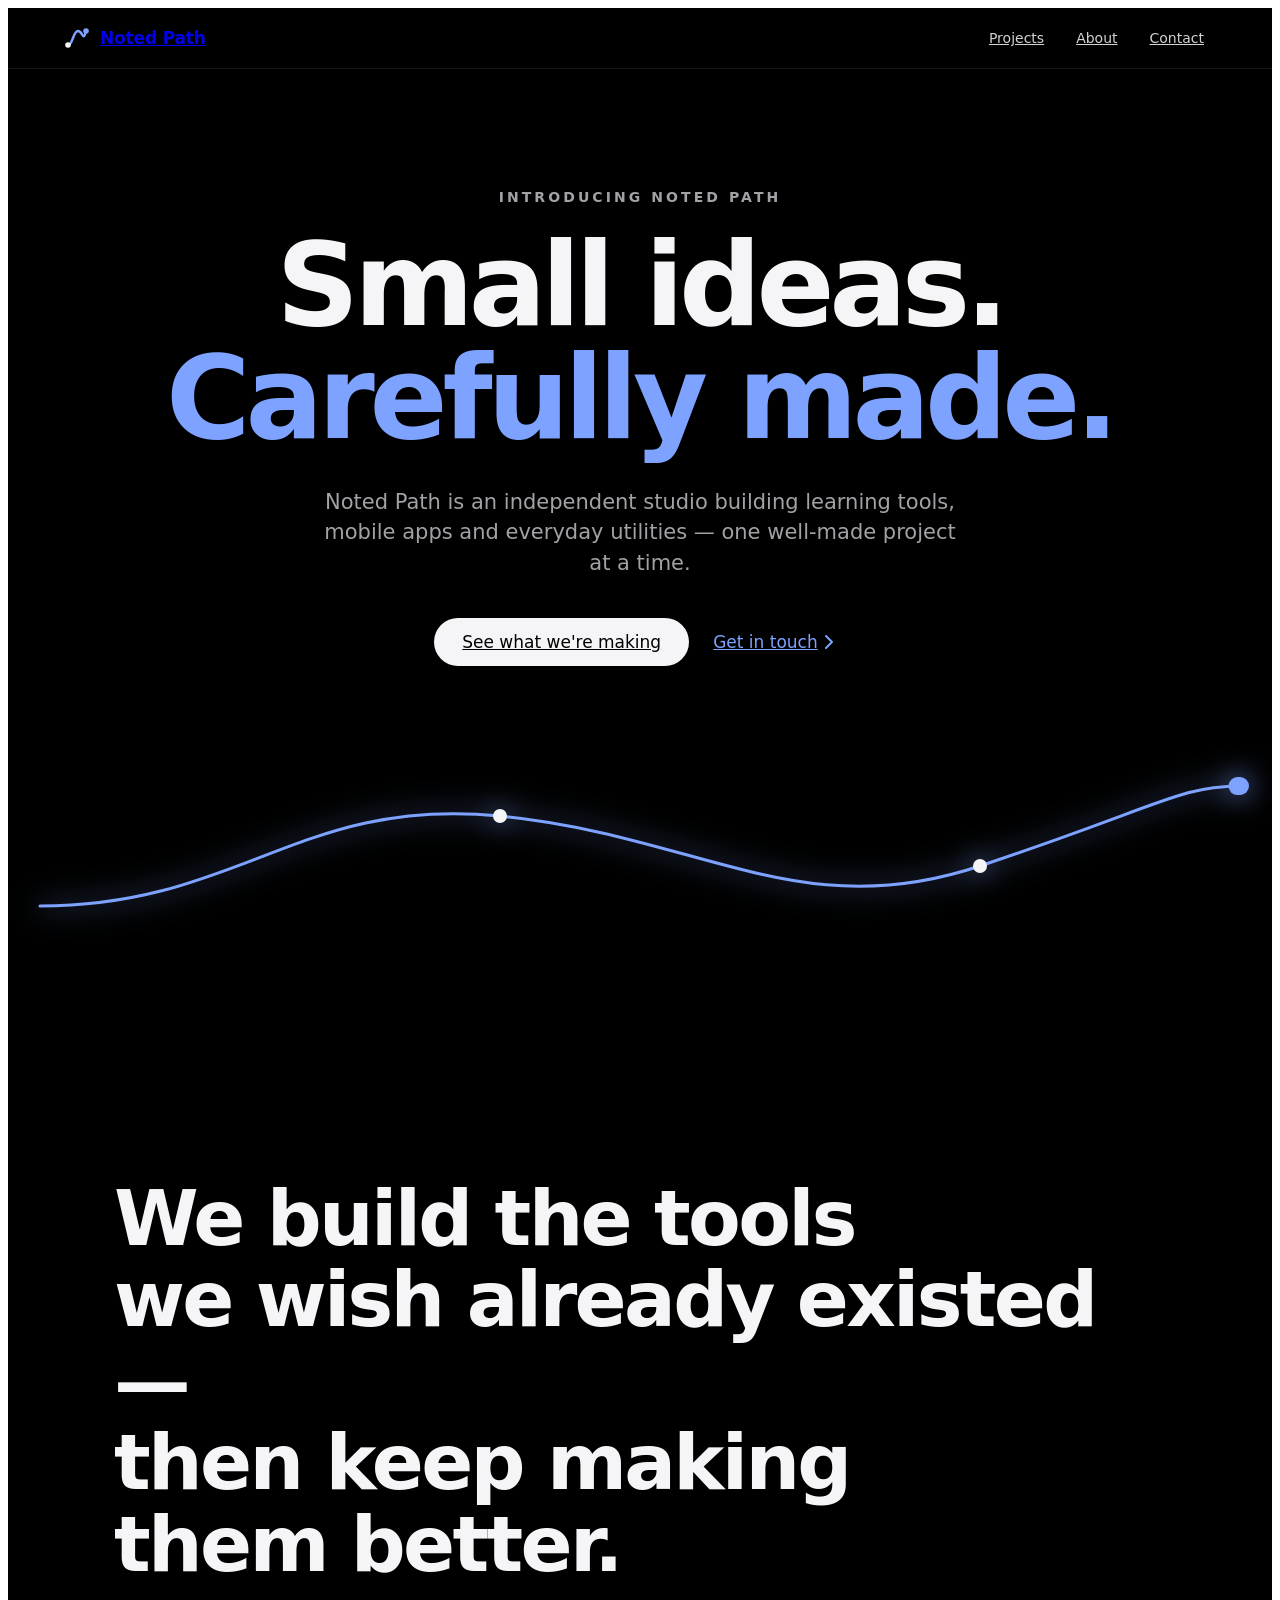
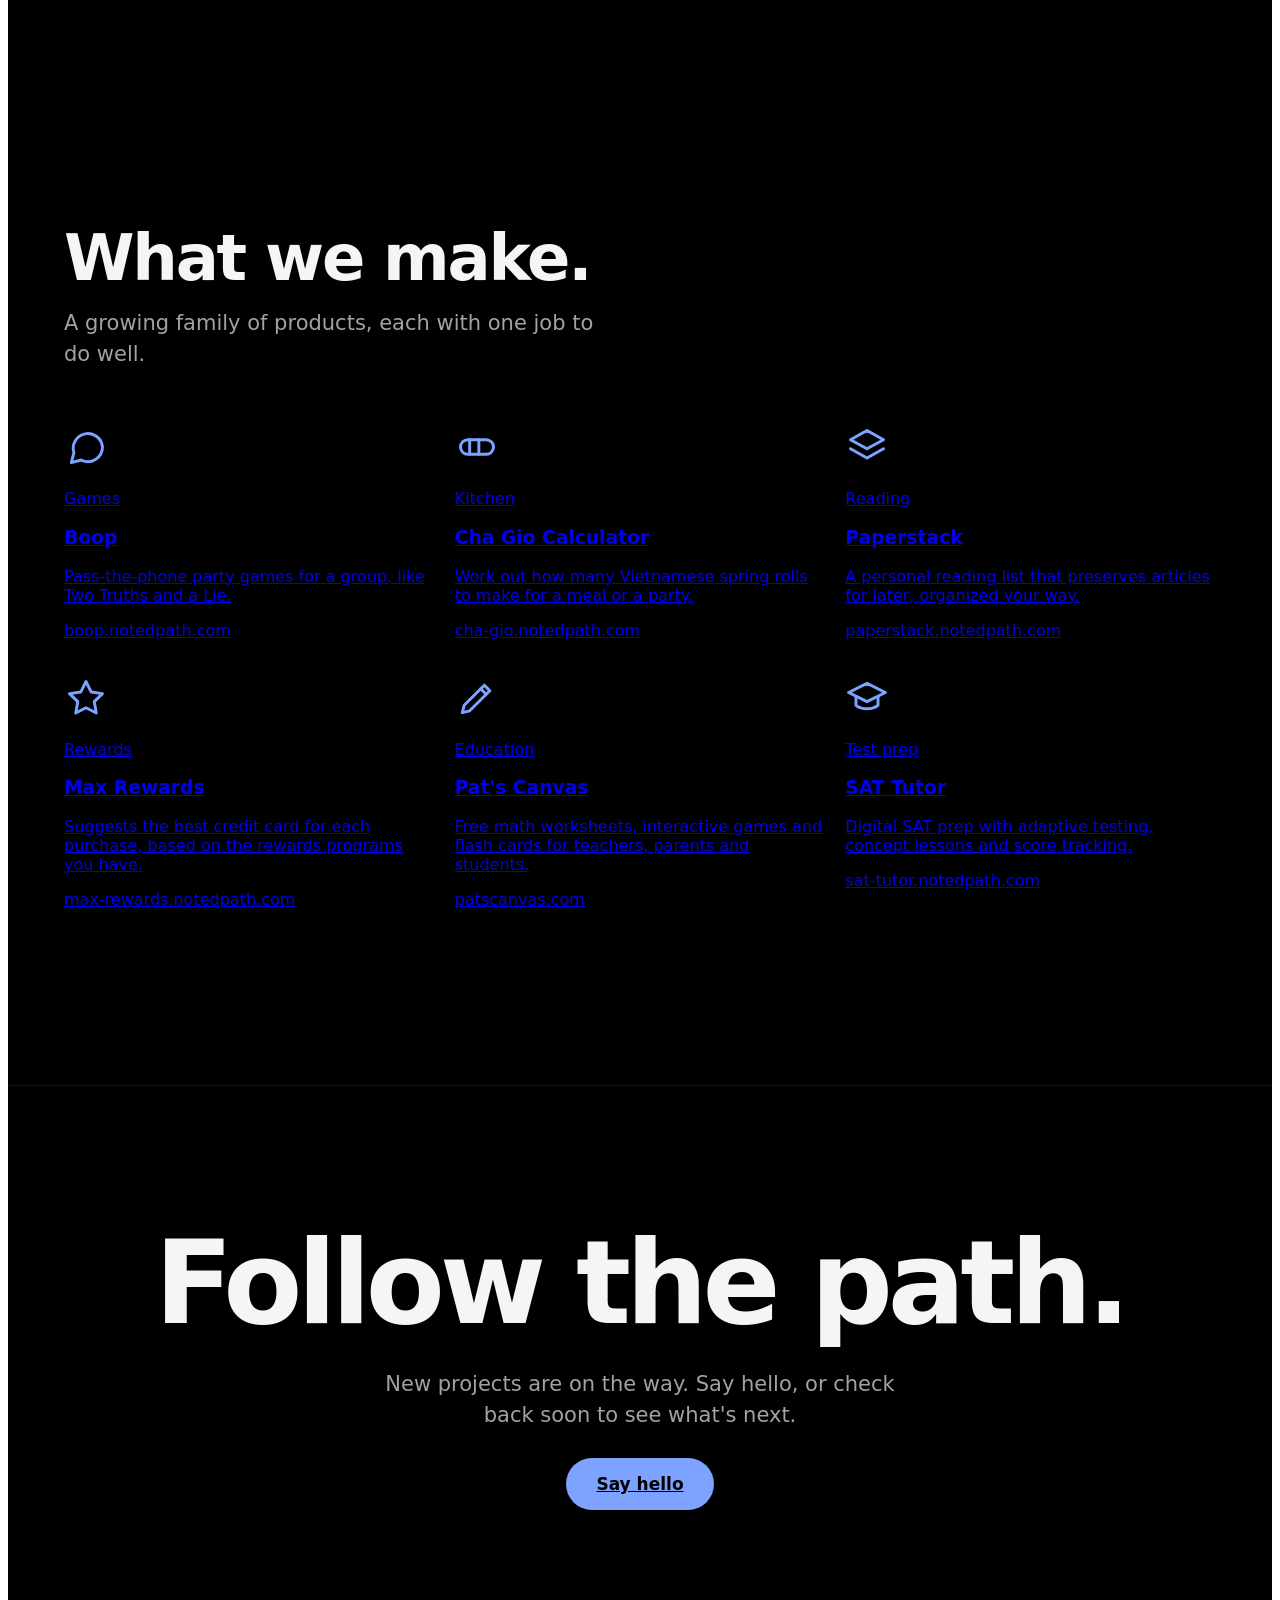
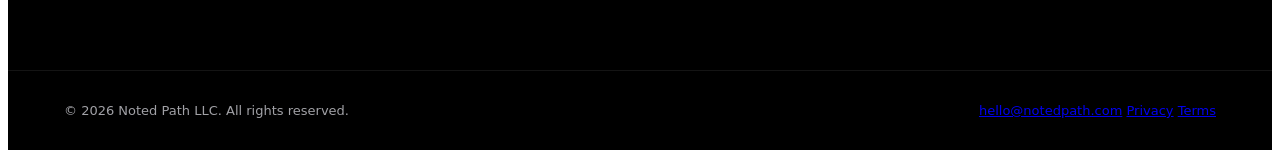
==== public/index.html @ bcc9a34b "Add the Noted Path website Static HTML and CSS in public/, with no JavaScript and no third-party req" ====
<!doctype html>
<html lang="en">
<head>
<meta charset="utf-8">
<meta name="viewport" content="width=device-width, initial-scale=1">
<title>Noted Path — Small ideas. Carefully made.</title>
<meta name="description" content="Noted Path is an independent studio building learning tools, mobile apps and everyday utilities, one well-made project at a time.">
<link rel="canonical" href="https://notedpath.com/">
<meta name="theme-color" content="#000000">
<meta property="og:type" content="website">
<meta property="og:site_name" content="Noted Path">
<meta property="og:title" content="Noted Path — Small ideas. Carefully made.">
<meta property="og:description" content="Noted Path is an independent studio building learning tools, mobile apps and everyday utilities, one well-made project at a time.">
<meta property="og:url" content="https://notedpath.com/">
<meta property="og:image" content="https://notedpath.com/og-image.png">
<meta property="og:image:width" content="1200">
<meta property="og:image:height" content="630">
<meta property="og:image:alt" content="Noted Path: Small ideas. Carefully made.">
<meta name="twitter:card" content="summary_large_image">
<link rel="icon" href="/favicon.ico" sizes="48x48">
<link rel="icon" href="/favicon-32.png" type="image/png" sizes="32x32">
<link rel="apple-touch-icon" href="/apple-touch-icon.png">
<link rel="manifest" href="/site.webmanifest">
<link rel="preload" href="/fonts/inter-latin-wght-normal.woff2" as="font" type="font/woff2" crossorigin>
<link rel="stylesheet" href="/styles.css">
<script type="application/ld+json">{"@context":"https://schema.org","@graph":[{"@type":"Organization","@id":"https://notedpath.com/#organization","name":"Noted Path","legalName":"Noted Path LLC","url":"https://notedpath.com/","logo":"https://notedpath.com/icon-512.png","email":"hello@notedpath.com"},{"@type":"WebSite","@id":"https://notedpath.com/#website","name":"Noted Path","url":"https://notedpath.com/","publisher":{"@id":"https://notedpath.com/#organization"}}]}</script>
</head>
<body>
<div class="np-anim" style="background: #000000; color: #F5F5F7; font-family: 'Inter', system-ui, sans-serif; -webkit-font-smoothing: antialiased; overflow-x: hidden">

<header style="position: sticky; top: 0; z-index: 10; background: rgba(0,0,0,0.72); backdrop-filter: saturate(180%) blur(20px); -webkit-backdrop-filter: saturate(180%) blur(20px); border-bottom: 1px solid rgba(255,255,255,0.08)">
<nav aria-label="Primary" style="max-width: 1200px; margin: 0 auto; padding: 8px 24px; min-height: 56px; box-sizing: border-box; display: flex; align-items: center; justify-content: space-between; gap: 16px; flex-wrap: wrap">
<a href="#top" style="display: flex; align-items: center; gap: 10px; font-weight: 600; font-size: 17px; letter-spacing: -0.01em; min-height: 44px">
<svg aria-hidden="true" width="26" height="26" viewBox="0 0 26 26" fill="none"><path d="M4 20 C 9 20, 9 6, 14 6 S 19 18, 22 6" stroke="#7DA2FF" stroke-width="2.4" stroke-linecap="round"></path><circle cx="4" cy="20" r="2.8" fill="#F5F5F7"></circle><circle cx="22" cy="6" r="2.8" fill="#7DA2FF"></circle></svg>
<span>Noted Path</span>
</a>
<div style="display: flex; gap: 8px; font-size: 14px; flex-wrap: wrap">
<a href="#work" style="padding: 12px 12px; color: #D2D2D7">Projects</a>
<a href="#about" style="padding: 12px 12px; color: #D2D2D7">About</a>
<a href="#contact" style="padding: 12px 12px; color: #D2D2D7">Contact</a>
</div>
</nav>
</header>

<section id="top" style="position: relative; min-height: 880px; display: flex; flex-direction: column; align-items: center; justify-content: center; text-align: center; padding: 120px 24px 72px; box-sizing: border-box">
<p class="rise" style="margin: 0 0 24px; font-size: 14px; font-weight: 600; letter-spacing: 0.22em; text-transform: uppercase; color: #A1A1A6">Introducing Noted Path</p>
<h1 style="margin: 0; font-size: clamp(56px, 9vw, 136px); line-height: 0.98; letter-spacing: -0.045em; font-weight: 700; color: #F5F5F7">
<span class="rise d1" style="display: block">Small ideas.</span>
<span class="rise d2" style="display: block; color: #7DA2FF">Carefully made.</span>
</h1>
<p class="rise d3" style="max-width: 640px; margin: 32px auto 0; font-size: 21px; line-height: 1.45; color: #A1A1A6">Noted Path is an independent studio building learning tools, mobile apps and everyday utilities — one well-made project at a time.</p>
<div class="rise d4" style="display: flex; gap: 12px; margin-top: 40px; flex-wrap: wrap; justify-content: center; align-items: center">
<a href="#work" style="background: #F5F5F7; color: #000000; padding: 0 28px; border-radius: 999px; font-size: 17px; font-weight: 500; min-height: 48px; display: inline-flex; align-items: center">See what we're making</a>
<a href="#contact" style="color: #7DA2FF; padding: 0 12px; font-size: 17px; min-height: 48px; display: inline-flex; align-items: center; gap: 6px">Get in touch
<svg aria-hidden="true" width="10" height="16" viewBox="0 0 10 16" fill="none"><path d="M2 2l6 6-6 6" stroke="currentColor" stroke-width="2" stroke-linecap="round" stroke-linejoin="round"></path></svg>
</a>
</div>
<svg aria-hidden="true" viewBox="0 0 1200 200" fill="none" style="width: 100%; max-width: 1200px; height: auto; margin-top: 80px; overflow: visible; filter: drop-shadow(0 0 14px #7DA2FF)">
<path class="draw" pathLength="1" d="M0 160 C 200 160, 260 50, 460 70 S 760 180, 940 120 S 1140 40, 1200 40" stroke="#7DA2FF" stroke-width="3" stroke-linecap="round"></path>
<circle class="pop pop1" cx="460" cy="70" r="7" fill="#F5F5F7"></circle>
<circle class="pop pop2" cx="940" cy="120" r="7" fill="#F5F5F7"></circle>
<circle class="dot-moving" r="9" fill="#7DA2FF" cx="0" cy="0"><animateMotion dur="2.8s" begin="0.9s" fill="freeze" calcMode="spline" keyPoints="0;1" keyTimes="0;1" keySplines="0.65 0 0.35 1" path="M0 160 C 200 160, 260 50, 460 70 S 760 180, 940 120 S 1140 40, 1200 40"></animateMotion></circle>
<circle class="dot-still" r="9" fill="#7DA2FF" cx="1200" cy="40"></circle>
</svg>
</section>

<section id="about" style="max-width: 1100px; margin: 0 auto; padding: 160px 24px; box-sizing: border-box">
<p style="margin: 0; font-size: clamp(40px, 6vw, 84px); line-height: 1.06; letter-spacing: -0.035em; font-weight: 700; color: #F5F5F7">
<span class="light" style="display: block">We build the tools</span>
<span class="light" style="display: block">we wish already existed —</span>
<span class="light" style="display: block">then keep making</span>
<span class="light" style="display: block">them better.</span>
</p>
</section>

<section id="work" style="max-width: 1200px; margin: 0 auto; padding: 80px 24px 160px; box-sizing: border-box">
<div class="sv" style="display: flex; flex-direction: column; gap: 16px; margin-bottom: 56px">
<h2 style="margin: 0; font-size: clamp(40px, 5vw, 64px); letter-spacing: -0.035em; font-weight: 700; line-height: 1.05">What we make.</h2>
<p style="margin: 0; font-size: 21px; line-height: 1.45; color: #A1A1A6; max-width: 560px">A growing family of products, each with one job to do well.</p>
</div>
<div style="display: grid; grid-template-columns: repeat(auto-fit, minmax(280px, 1fr)); gap: 20px">
<a class="card sv" href="https://boop.notedpath.com">
<svg aria-hidden="true" width="44" height="44" viewBox="0 0 24 24" fill="none" stroke="#7DA2FF" stroke-width="1.6" stroke-linecap="round" stroke-linejoin="round"><path d="M21 12a8 8 0 0 1-11.6 7.1L4 20.5l1.4-5.4A8 8 0 1 1 21 12z"></path></svg>
<div class="card-body">
<p class="card-kind">Games</p>
<h3 class="card-name">Boop</h3>
<p class="card-text">Pass-the-phone party games for a group, like Two Truths and a Lie.</p>
<p class="card-host">boop.notedpath.com</p>
</div>
</a>
<a class="card sv" href="https://cha-gio.notedpath.com">
<svg aria-hidden="true" width="44" height="44" viewBox="0 0 24 24" fill="none" stroke="#7DA2FF" stroke-width="1.6" stroke-linecap="round" stroke-linejoin="round"><rect x="3" y="8" width="18" height="8" rx="4"></rect><path d="M8 8v8M13 8v8"></path></svg>
<div class="card-body">
<p class="card-kind">Kitchen</p>
<h3 class="card-name">Cha Gio Calculator</h3>
<p class="card-text">Work out how many Vietnamese spring rolls to make for a meal or a party.</p>
<p class="card-host">cha-gio.notedpath.com</p>
</div>
</a>
<a class="card sv" href="https://paperstack.notedpath.com">
<svg aria-hidden="true" width="44" height="44" viewBox="0 0 24 24" fill="none" stroke="#7DA2FF" stroke-width="1.6" stroke-linecap="round" stroke-linejoin="round"><path d="M12 3l9 5-9 5-9-5z"></path><path d="M3 13l9 5 9-5"></path></svg>
<div class="card-body">
<p class="card-kind">Reading</p>
<h3 class="card-name">Paperstack</h3>
<p class="card-text">A personal reading list that preserves articles for later, organized your way.</p>
<p class="card-host">paperstack.notedpath.com</p>
</div>
</a>
<a class="card sv" href="https://max-rewards.notedpath.com">
<svg aria-hidden="true" width="44" height="44" viewBox="0 0 24 24" fill="none" stroke="#7DA2FF" stroke-width="1.6" stroke-linecap="round" stroke-linejoin="round"><path d="M12 3l2.8 5.7 6.2.9-4.5 4.4 1.1 6.2L12 17.3l-5.6 2.9 1.1-6.2L3 9.6l6.2-.9z"></path></svg>
<div class="card-body">
<p class="card-kind">Rewards</p>
<h3 class="card-name">Max Rewards</h3>
<p class="card-text">Suggests the best credit card for each purchase, based on the rewards programs you have.</p>
<p class="card-host">max-rewards.notedpath.com</p>
</div>
</a>
<a class="card sv" href="https://patscanvas.com">
<svg aria-hidden="true" width="44" height="44" viewBox="0 0 24 24" fill="none" stroke="#7DA2FF" stroke-width="1.6" stroke-linecap="round" stroke-linejoin="round"><path d="M4 20l1-4L16 5l3 3L8 19z"></path><path d="M14 7l3 3"></path></svg>
<div class="card-body">
<p class="card-kind">Education</p>
<h3 class="card-name">Pat's Canvas</h3>
<p class="card-text">Free math worksheets, interactive games and flash cards for teachers, parents and students.</p>
<p class="card-host">patscanvas.com</p>
</div>
</a>
<a class="card sv" href="https://sat-tutor.notedpath.com">
<svg aria-hidden="true" width="44" height="44" viewBox="0 0 24 24" fill="none" stroke="#7DA2FF" stroke-width="1.6" stroke-linecap="round" stroke-linejoin="round"><path d="M2 9l10-5 10 5-10 5z"></path><path d="M6 11.5V16c3 2.5 9 2.5 12 0v-4.5"></path></svg>
<div class="card-body">
<p class="card-kind">Test prep</p>
<h3 class="card-name">SAT Tutor</h3>
<p class="card-text">Digital SAT prep with adaptive testing, concept lessons and score tracking.</p>
<p class="card-host">sat-tutor.notedpath.com</p>
</div>
</a>
</div>
</section>

<section id="contact" style="padding: 140px 24px 160px; text-align: center; border-top: 1px solid rgba(255,255,255,0.08); display: flex; flex-direction: column; align-items: center; gap: 28px">
<h2 class="zoom" style="margin: 0; font-size: clamp(56px, 9vw, 128px); line-height: 1; letter-spacing: -0.045em; font-weight: 800">Follow the path.</h2>
<p class="sv" style="margin: 0; max-width: 520px; font-size: 21px; line-height: 1.45; color: #A1A1A6">New projects are on the way. Say hello, or check back soon to see what's next.</p>
<a class="sv" href="mailto:hello@notedpath.com" style="background: #7DA2FF; color: #000000; padding: 0 30px; border-radius: 999px; font-size: 17px; font-weight: 600; min-height: 52px; display: inline-flex; align-items: center">Say hello</a>
</section>

<footer style="border-top: 1px solid rgba(255,255,255,0.08)">
<div style="max-width: 1200px; margin: 0 auto; padding: 32px 24px; box-sizing: border-box; display: flex; justify-content: space-between; align-items: center; gap: 16px; flex-wrap: wrap; font-size: 13px; color: #A1A1A6">
<span>© 2026 Noted Path LLC. All rights reserved.</span>
<nav aria-label="Footer" class="site-footer-links">
<a href="mailto:hello@notedpath.com">hello@notedpath.com</a>
<a href="/privacy/">Privacy</a>
<a href="/terms/">Terms</a>
</nav>
</div>
</footer>

</div>
</body>
</html>
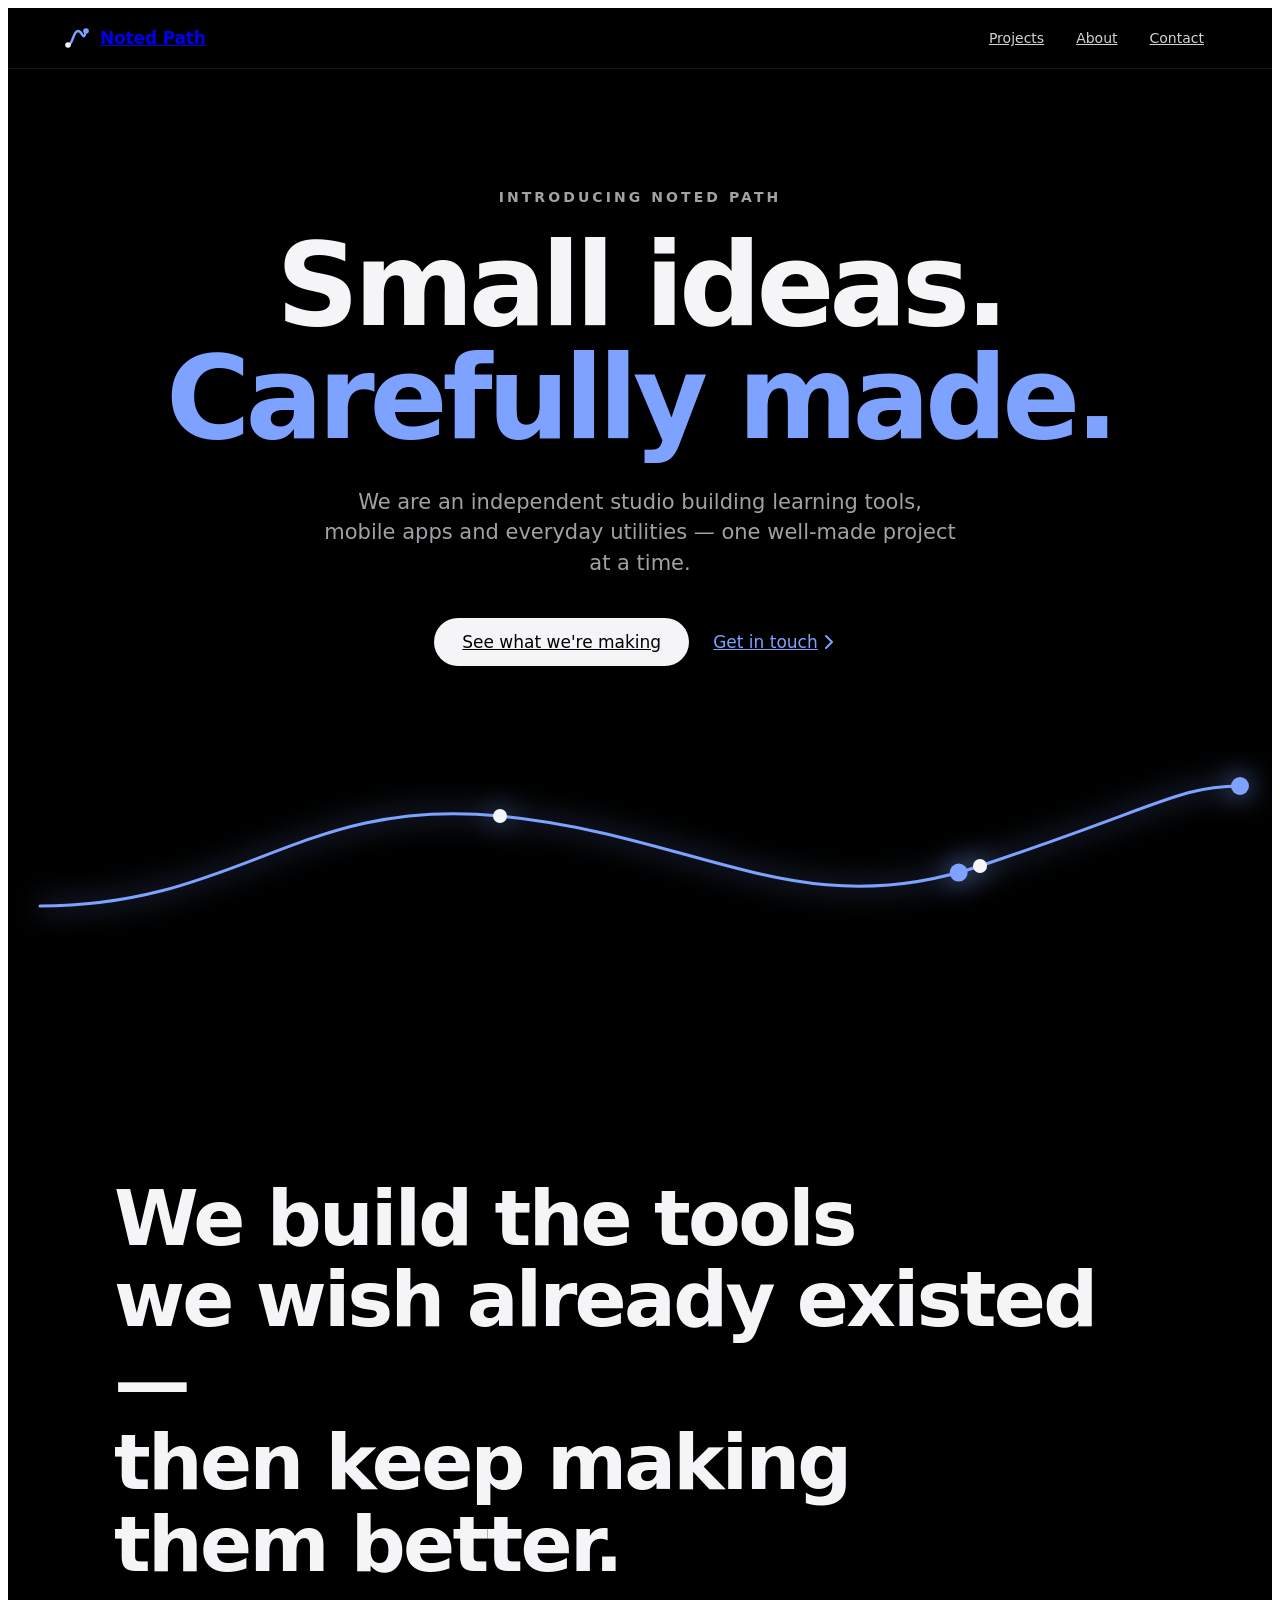
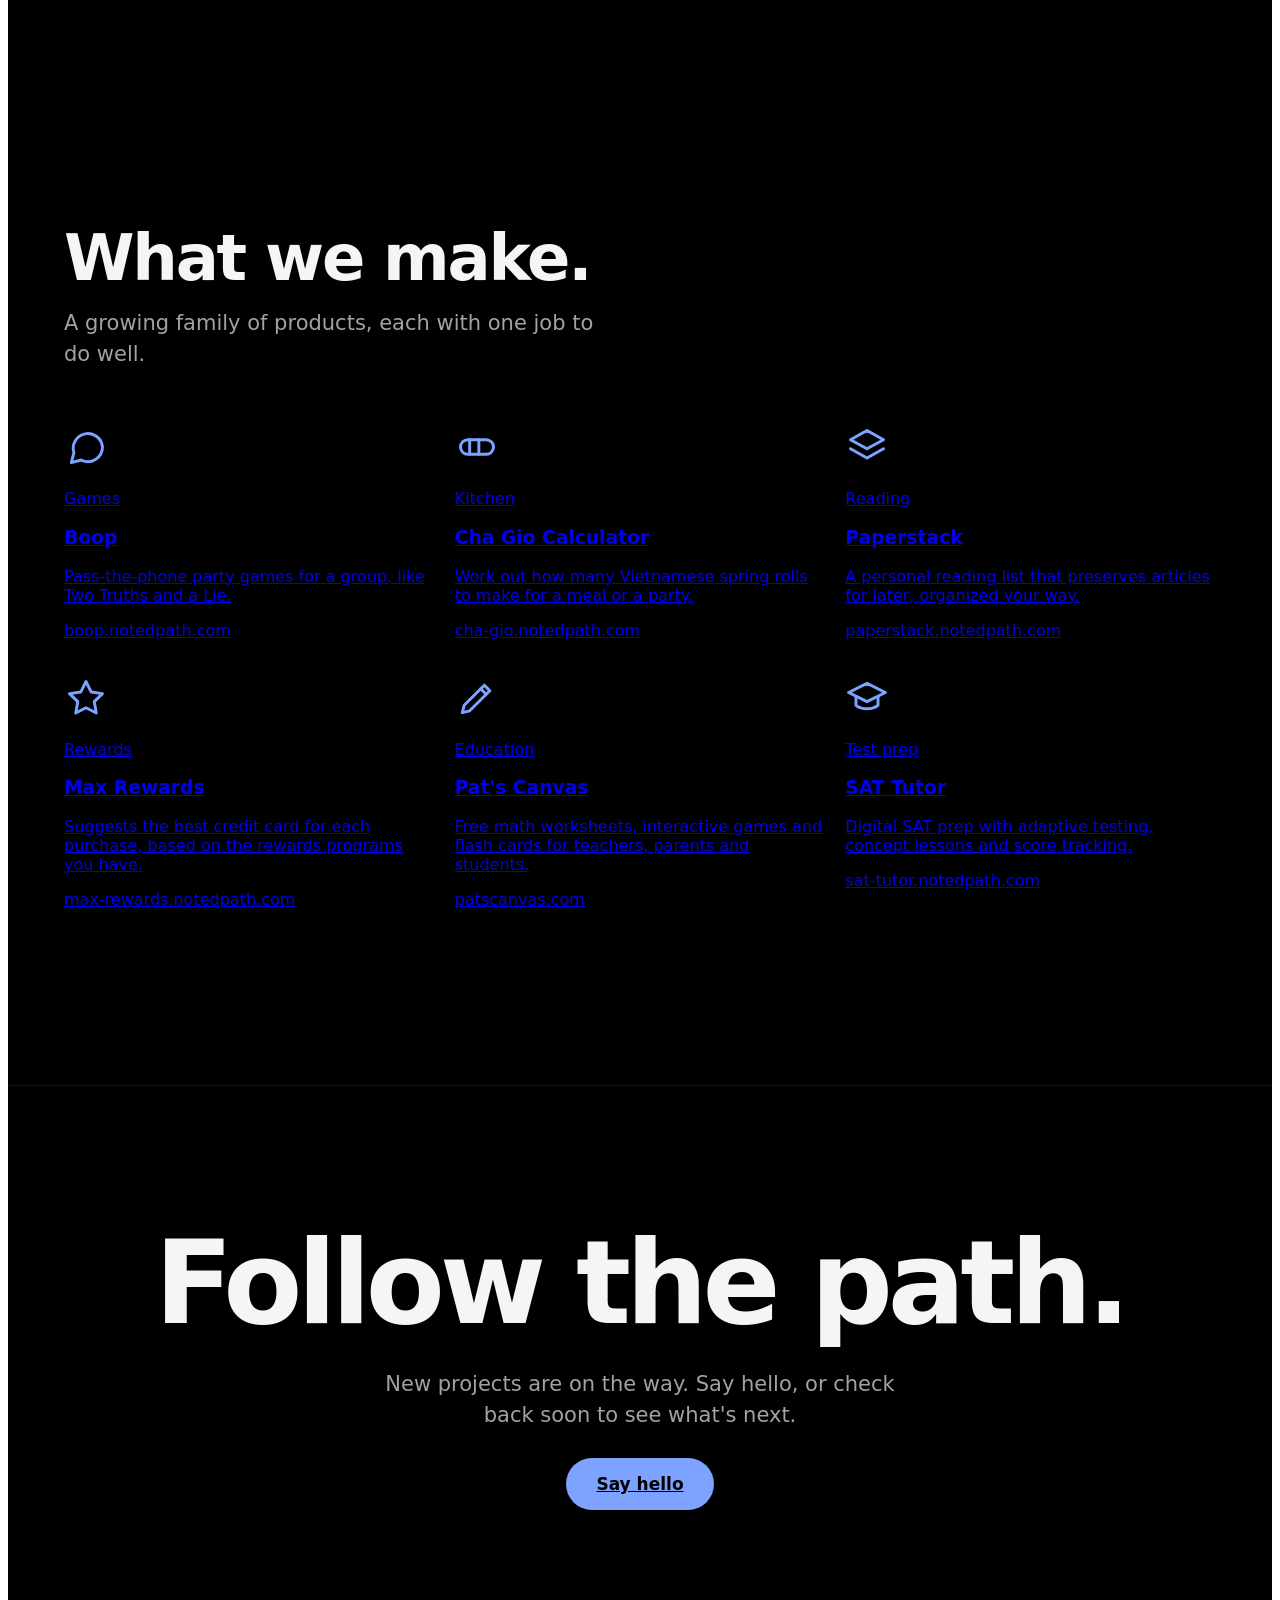
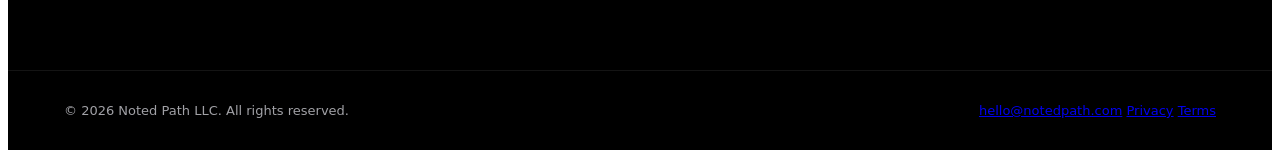
==== commit 0a88ba6a: "Build the icons from the nav logo The favicon and app icons were a stock arrow mark that had nothing" ====
--- a/public/index.html
+++ b/public/index.html
@@ -19,6 +19,7 @@
 <meta name="twitter:card" content="summary_large_image">
 <link rel="icon" href="/favicon.ico" sizes="48x48">
 <link rel="icon" href="/favicon-32.png" type="image/png" sizes="32x32">
+<link rel="icon" href="/icon.svg" type="image/svg+xml">
 <link rel="apple-touch-icon" href="/apple-touch-icon.png">
 <link rel="manifest" href="/site.webmanifest">
 <link rel="preload" href="/fonts/inter-latin-wght-normal.woff2" as="font" type="font/woff2" crossorigin>
@@ -48,7 +49,7 @@
 <span class="rise d1" style="display: block">Small ideas.</span>
 <span class="rise d2" style="display: block; color: #7DA2FF">Carefully made.</span>
 </h1>
-<p class="rise d3" style="max-width: 640px; margin: 32px auto 0; font-size: 21px; line-height: 1.45; color: #A1A1A6">Noted Path is an independent studio building learning tools, mobile apps and everyday utilities — one well-made project at a time.</p>
+<p class="rise d3" style="max-width: 640px; margin: 32px auto 0; font-size: 21px; line-height: 1.45; color: #A1A1A6">We are an independent studio building learning tools, mobile apps and everyday utilities — one well-made project at a time.</p>
 <div class="rise d4" style="display: flex; gap: 12px; margin-top: 40px; flex-wrap: wrap; justify-content: center; align-items: center">
 <a href="#work" style="background: #F5F5F7; color: #000000; padding: 0 28px; border-radius: 999px; font-size: 17px; font-weight: 500; min-height: 48px; display: inline-flex; align-items: center">See what we're making</a>
 <a href="#contact" style="color: #7DA2FF; padding: 0 12px; font-size: 17px; min-height: 48px; display: inline-flex; align-items: center; gap: 6px">Get in touch
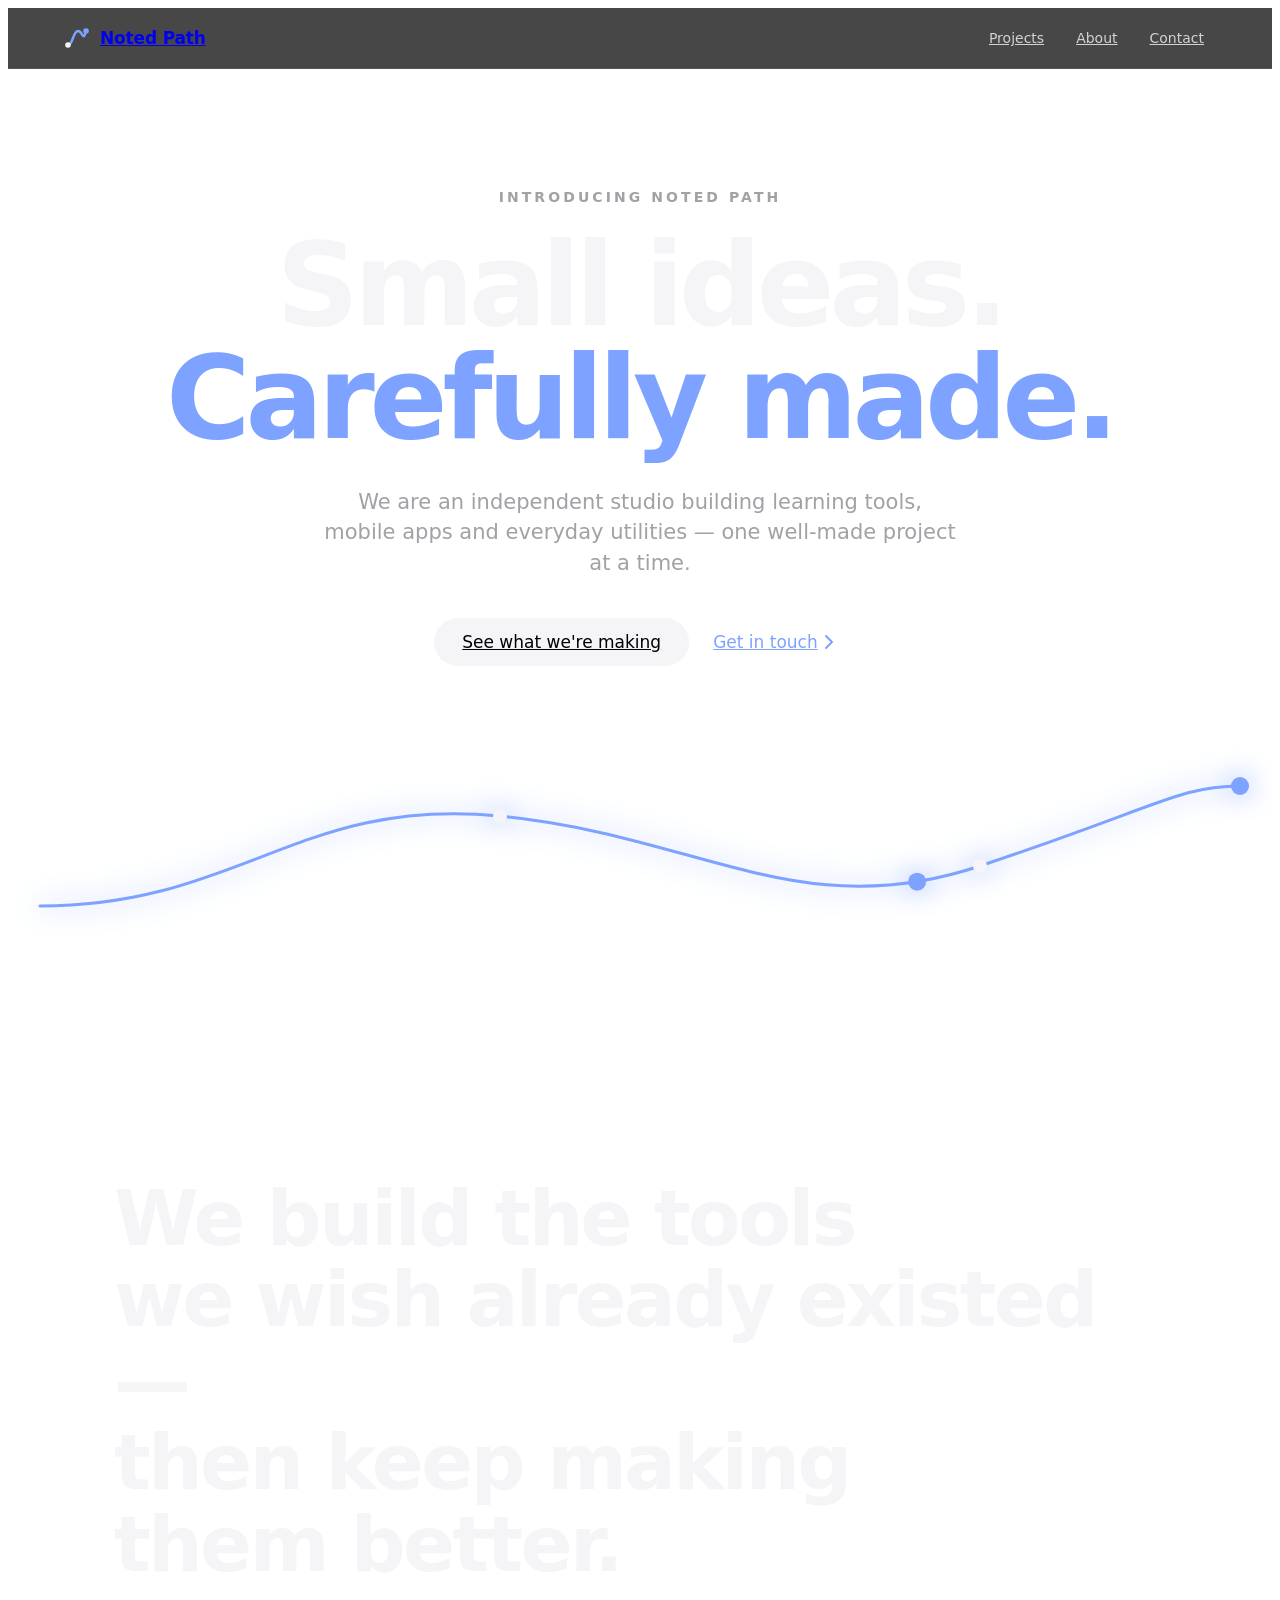
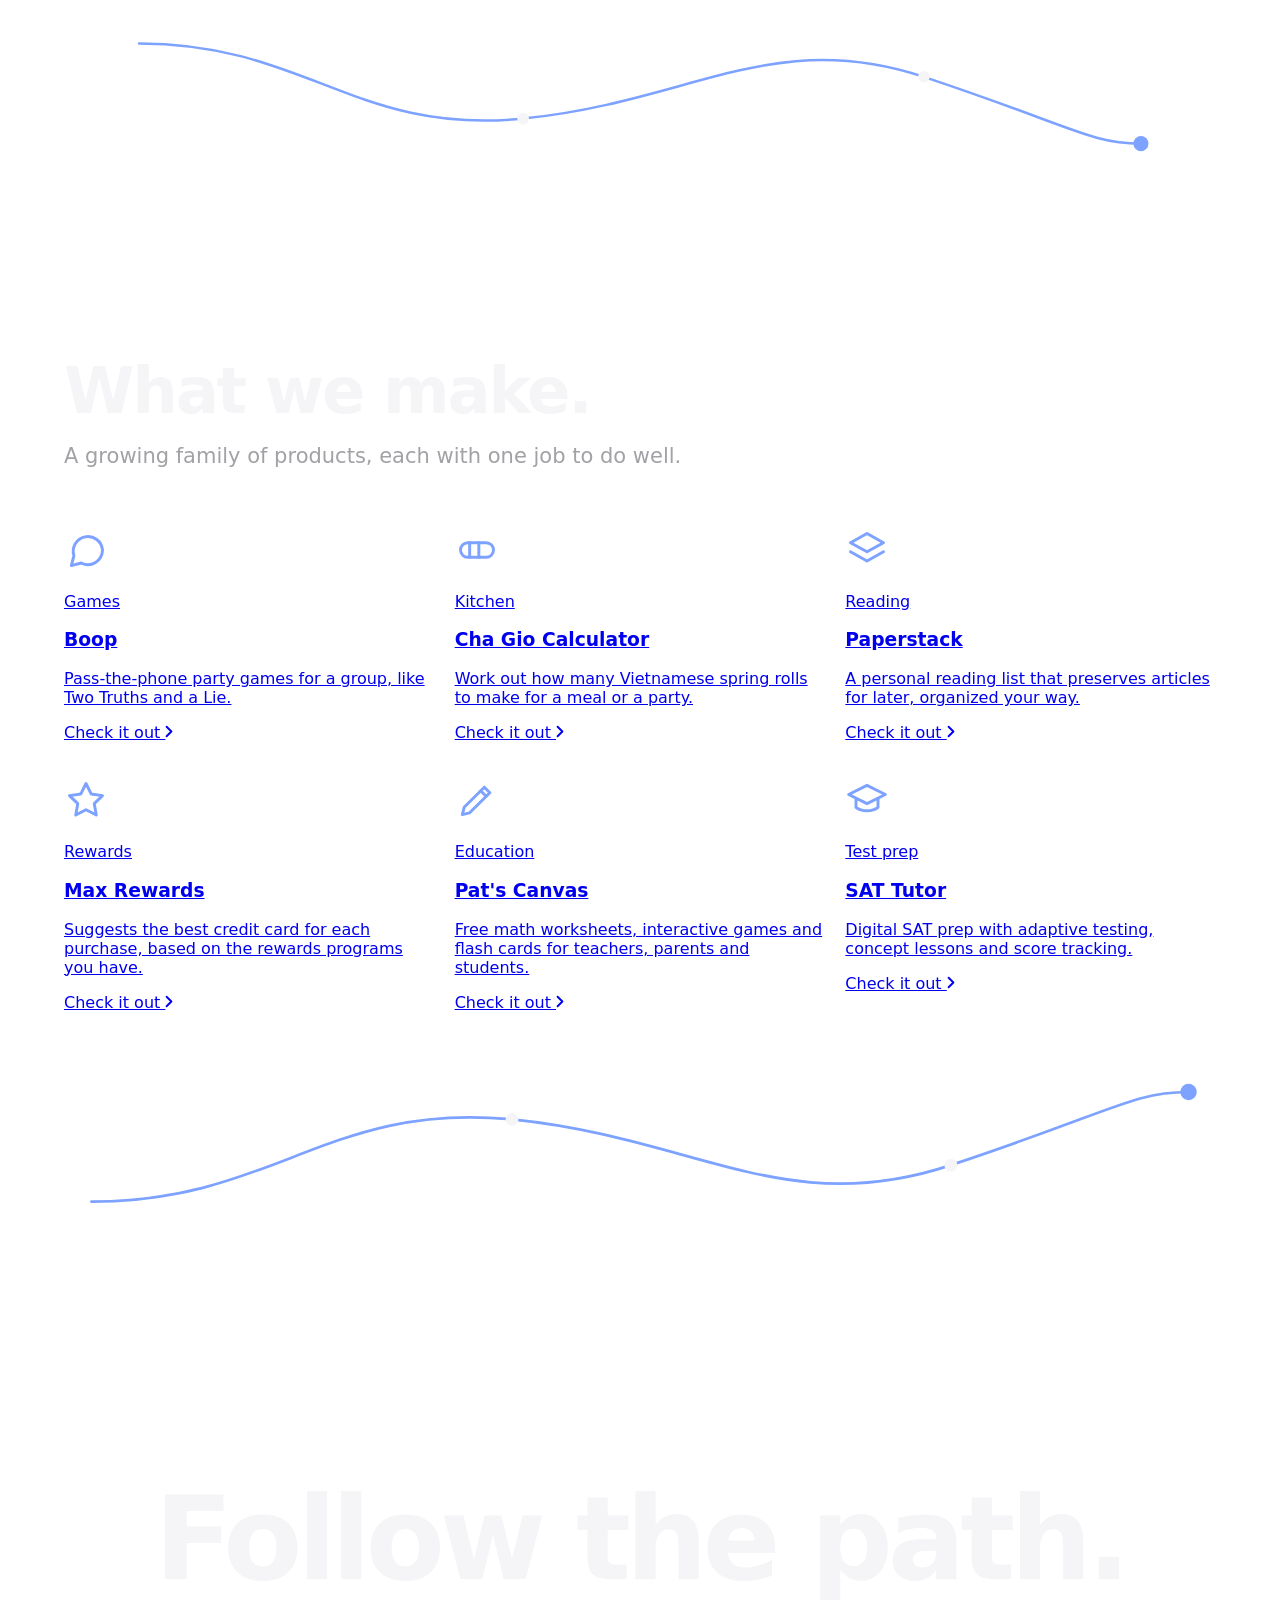
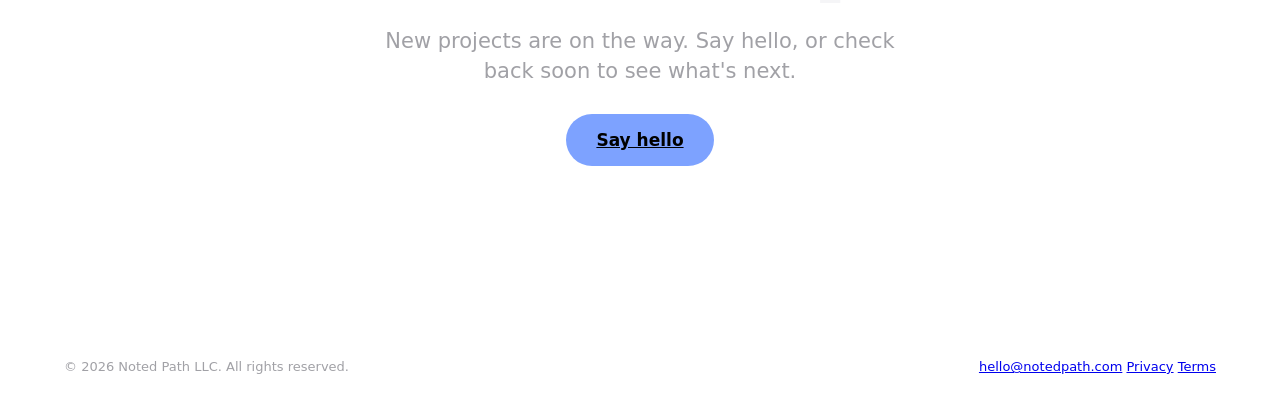
==== commit 38650824: "Animate the scroll artwork, and make it run everywhere Two more paths, drawn from the same curve as " ====
--- a/public/index.html
+++ b/public/index.html
@@ -24,10 +24,13 @@
 <link rel="manifest" href="/site.webmanifest">
 <link rel="preload" href="/fonts/inter-latin-wght-normal.woff2" as="font" type="font/woff2" crossorigin>
 <link rel="stylesheet" href="/styles.css">
+<script src="/motion.js" defer></script>
 <script type="application/ld+json">{"@context":"https://schema.org","@graph":[{"@type":"Organization","@id":"https://notedpath.com/#organization","name":"Noted Path","legalName":"Noted Path LLC","url":"https://notedpath.com/","logo":"https://notedpath.com/icon-512.png","email":"hello@notedpath.com"},{"@type":"WebSite","@id":"https://notedpath.com/#website","name":"Noted Path","url":"https://notedpath.com/","publisher":{"@id":"https://notedpath.com/#organization"}}]}</script>
 </head>
 <body>
-<div class="np-anim" style="background: #000000; color: #F5F5F7; font-family: 'Inter', system-ui, sans-serif; -webkit-font-smoothing: antialiased; overflow-x: hidden">
+<div class="np-anim" style="color: #F5F5F7; font-family: 'Inter', system-ui, sans-serif; -webkit-font-smoothing: antialiased; overflow-x: hidden">
+
+<div class="aurora" aria-hidden="true"><span class="glow g1"></span><span class="glow g2"></span></div>
 
 <header style="position: sticky; top: 0; z-index: 10; background: rgba(0,0,0,0.72); backdrop-filter: saturate(180%) blur(20px); -webkit-backdrop-filter: saturate(180%) blur(20px); border-bottom: 1px solid rgba(255,255,255,0.08)">
 <nav aria-label="Primary" style="max-width: 1200px; margin: 0 auto; padding: 8px 24px; min-height: 56px; box-sizing: border-box; display: flex; align-items: center; justify-content: space-between; gap: 16px; flex-wrap: wrap">
@@ -65,19 +68,29 @@
 </svg>
 </section>
 
-<section id="about" style="max-width: 1100px; margin: 0 auto; padding: 160px 24px; box-sizing: border-box">
+<section id="about" style="max-width: 1100px; margin: 0 auto; padding: 160px 24px 72px; box-sizing: border-box">
 <p style="margin: 0; font-size: clamp(40px, 6vw, 84px); line-height: 1.06; letter-spacing: -0.035em; font-weight: 700; color: #F5F5F7">
 <span class="light" style="display: block">We build the tools</span>
 <span class="light" style="display: block">we wish already existed —</span>
 <span class="light" style="display: block">then keep making</span>
 <span class="light" style="display: block">them better.</span>
 </p>
+<div class="path-link" aria-hidden="true">
+<svg aria-hidden="true" viewBox="-30 -30 1260 260" fill="none">
+<g transform="scale(1 -1) translate(0 -200)">
+<path d="M0 160 C 200 160, 260 50, 460 70 S 760 180, 940 120 S 1140 40, 1200 40" stroke="#7DA2FF" stroke-width="3" stroke-linecap="round"></path>
+<circle cx="460" cy="70" r="7" fill="#F5F5F7"></circle>
+<circle cx="940" cy="120" r="7" fill="#F5F5F7"></circle>
+<circle cx="1200" cy="40" r="9" fill="#7DA2FF"></circle>
+</g>
+</svg>
+</div>
 </section>
 
-<section id="work" style="max-width: 1200px; margin: 0 auto; padding: 80px 24px 160px; box-sizing: border-box">
+<section id="work" style="max-width: 1200px; margin: 0 auto; padding: 80px 24px 72px; box-sizing: border-box">
 <div class="sv" style="display: flex; flex-direction: column; gap: 16px; margin-bottom: 56px">
 <h2 style="margin: 0; font-size: clamp(40px, 5vw, 64px); letter-spacing: -0.035em; font-weight: 700; line-height: 1.05">What we make.</h2>
-<p style="margin: 0; font-size: 21px; line-height: 1.45; color: #A1A1A6; max-width: 560px">A growing family of products, each with one job to do well.</p>
+<p style="margin: 0; font-size: 21px; line-height: 1.45; color: #A1A1A6; max-width: 640px">A growing family of products, each with one job to do well.</p>
 </div>
 <div style="display: grid; grid-template-columns: repeat(auto-fit, minmax(280px, 1fr)); gap: 20px">
 <a class="card sv" href="https://boop.notedpath.com">
@@ -86,8 +99,10 @@
 <p class="card-kind">Games</p>
 <h3 class="card-name">Boop</h3>
 <p class="card-text">Pass-the-phone party games for a group, like Two Truths and a Lie.</p>
-<p class="card-host">boop.notedpath.com</p>
 </div>
+<p class="card-cta">Check it out
+<svg aria-hidden="true" width="8" height="13" viewBox="0 0 10 16" fill="none"><path d="M2 2l6 6-6 6" stroke="currentColor" stroke-width="2.4" stroke-linecap="round" stroke-linejoin="round"></path></svg>
+</p>
 </a>
 <a class="card sv" href="https://cha-gio.notedpath.com">
 <svg aria-hidden="true" width="44" height="44" viewBox="0 0 24 24" fill="none" stroke="#7DA2FF" stroke-width="1.6" stroke-linecap="round" stroke-linejoin="round"><rect x="3" y="8" width="18" height="8" rx="4"></rect><path d="M8 8v8M13 8v8"></path></svg>
@@ -95,8 +110,10 @@
 <p class="card-kind">Kitchen</p>
 <h3 class="card-name">Cha Gio Calculator</h3>
 <p class="card-text">Work out how many Vietnamese spring rolls to make for a meal or a party.</p>
-<p class="card-host">cha-gio.notedpath.com</p>
 </div>
+<p class="card-cta">Check it out
+<svg aria-hidden="true" width="8" height="13" viewBox="0 0 10 16" fill="none"><path d="M2 2l6 6-6 6" stroke="currentColor" stroke-width="2.4" stroke-linecap="round" stroke-linejoin="round"></path></svg>
+</p>
 </a>
 <a class="card sv" href="https://paperstack.notedpath.com">
 <svg aria-hidden="true" width="44" height="44" viewBox="0 0 24 24" fill="none" stroke="#7DA2FF" stroke-width="1.6" stroke-linecap="round" stroke-linejoin="round"><path d="M12 3l9 5-9 5-9-5z"></path><path d="M3 13l9 5 9-5"></path></svg>
@@ -104,8 +121,10 @@
 <p class="card-kind">Reading</p>
 <h3 class="card-name">Paperstack</h3>
 <p class="card-text">A personal reading list that preserves articles for later, organized your way.</p>
-<p class="card-host">paperstack.notedpath.com</p>
 </div>
+<p class="card-cta">Check it out
+<svg aria-hidden="true" width="8" height="13" viewBox="0 0 10 16" fill="none"><path d="M2 2l6 6-6 6" stroke="currentColor" stroke-width="2.4" stroke-linecap="round" stroke-linejoin="round"></path></svg>
+</p>
 </a>
 <a class="card sv" href="https://max-rewards.notedpath.com">
 <svg aria-hidden="true" width="44" height="44" viewBox="0 0 24 24" fill="none" stroke="#7DA2FF" stroke-width="1.6" stroke-linecap="round" stroke-linejoin="round"><path d="M12 3l2.8 5.7 6.2.9-4.5 4.4 1.1 6.2L12 17.3l-5.6 2.9 1.1-6.2L3 9.6l6.2-.9z"></path></svg>
@@ -113,8 +132,10 @@
 <p class="card-kind">Rewards</p>
 <h3 class="card-name">Max Rewards</h3>
 <p class="card-text">Suggests the best credit card for each purchase, based on the rewards programs you have.</p>
-<p class="card-host">max-rewards.notedpath.com</p>
 </div>
+<p class="card-cta">Check it out
+<svg aria-hidden="true" width="8" height="13" viewBox="0 0 10 16" fill="none"><path d="M2 2l6 6-6 6" stroke="currentColor" stroke-width="2.4" stroke-linecap="round" stroke-linejoin="round"></path></svg>
+</p>
 </a>
 <a class="card sv" href="https://patscanvas.com">
 <svg aria-hidden="true" width="44" height="44" viewBox="0 0 24 24" fill="none" stroke="#7DA2FF" stroke-width="1.6" stroke-linecap="round" stroke-linejoin="round"><path d="M4 20l1-4L16 5l3 3L8 19z"></path><path d="M14 7l3 3"></path></svg>
@@ -122,8 +143,10 @@
 <p class="card-kind">Education</p>
 <h3 class="card-name">Pat's Canvas</h3>
 <p class="card-text">Free math worksheets, interactive games and flash cards for teachers, parents and students.</p>
-<p class="card-host">patscanvas.com</p>
 </div>
+<p class="card-cta">Check it out
+<svg aria-hidden="true" width="8" height="13" viewBox="0 0 10 16" fill="none"><path d="M2 2l6 6-6 6" stroke="currentColor" stroke-width="2.4" stroke-linecap="round" stroke-linejoin="round"></path></svg>
+</p>
 </a>
 <a class="card sv" href="https://sat-tutor.notedpath.com">
 <svg aria-hidden="true" width="44" height="44" viewBox="0 0 24 24" fill="none" stroke="#7DA2FF" stroke-width="1.6" stroke-linecap="round" stroke-linejoin="round"><path d="M2 9l10-5 10 5-10 5z"></path><path d="M6 11.5V16c3 2.5 9 2.5 12 0v-4.5"></path></svg>
@@ -131,9 +154,21 @@
 <p class="card-kind">Test prep</p>
 <h3 class="card-name">SAT Tutor</h3>
 <p class="card-text">Digital SAT prep with adaptive testing, concept lessons and score tracking.</p>
-<p class="card-host">sat-tutor.notedpath.com</p>
 </div>
+<p class="card-cta">Check it out
+<svg aria-hidden="true" width="8" height="13" viewBox="0 0 10 16" fill="none"><path d="M2 2l6 6-6 6" stroke="currentColor" stroke-width="2.4" stroke-linecap="round" stroke-linejoin="round"></path></svg>
+</p>
 </a>
+</div>
+<div class="path-link" aria-hidden="true">
+<svg aria-hidden="true" viewBox="-30 -30 1260 260" fill="none">
+<g>
+<path d="M0 160 C 200 160, 260 50, 460 70 S 760 180, 940 120 S 1140 40, 1200 40" stroke="#7DA2FF" stroke-width="3" stroke-linecap="round"></path>
+<circle cx="460" cy="70" r="7" fill="#F5F5F7"></circle>
+<circle cx="940" cy="120" r="7" fill="#F5F5F7"></circle>
+<circle cx="1200" cy="40" r="9" fill="#7DA2FF"></circle>
+</g>
+</svg>
 </div>
 </section>
 
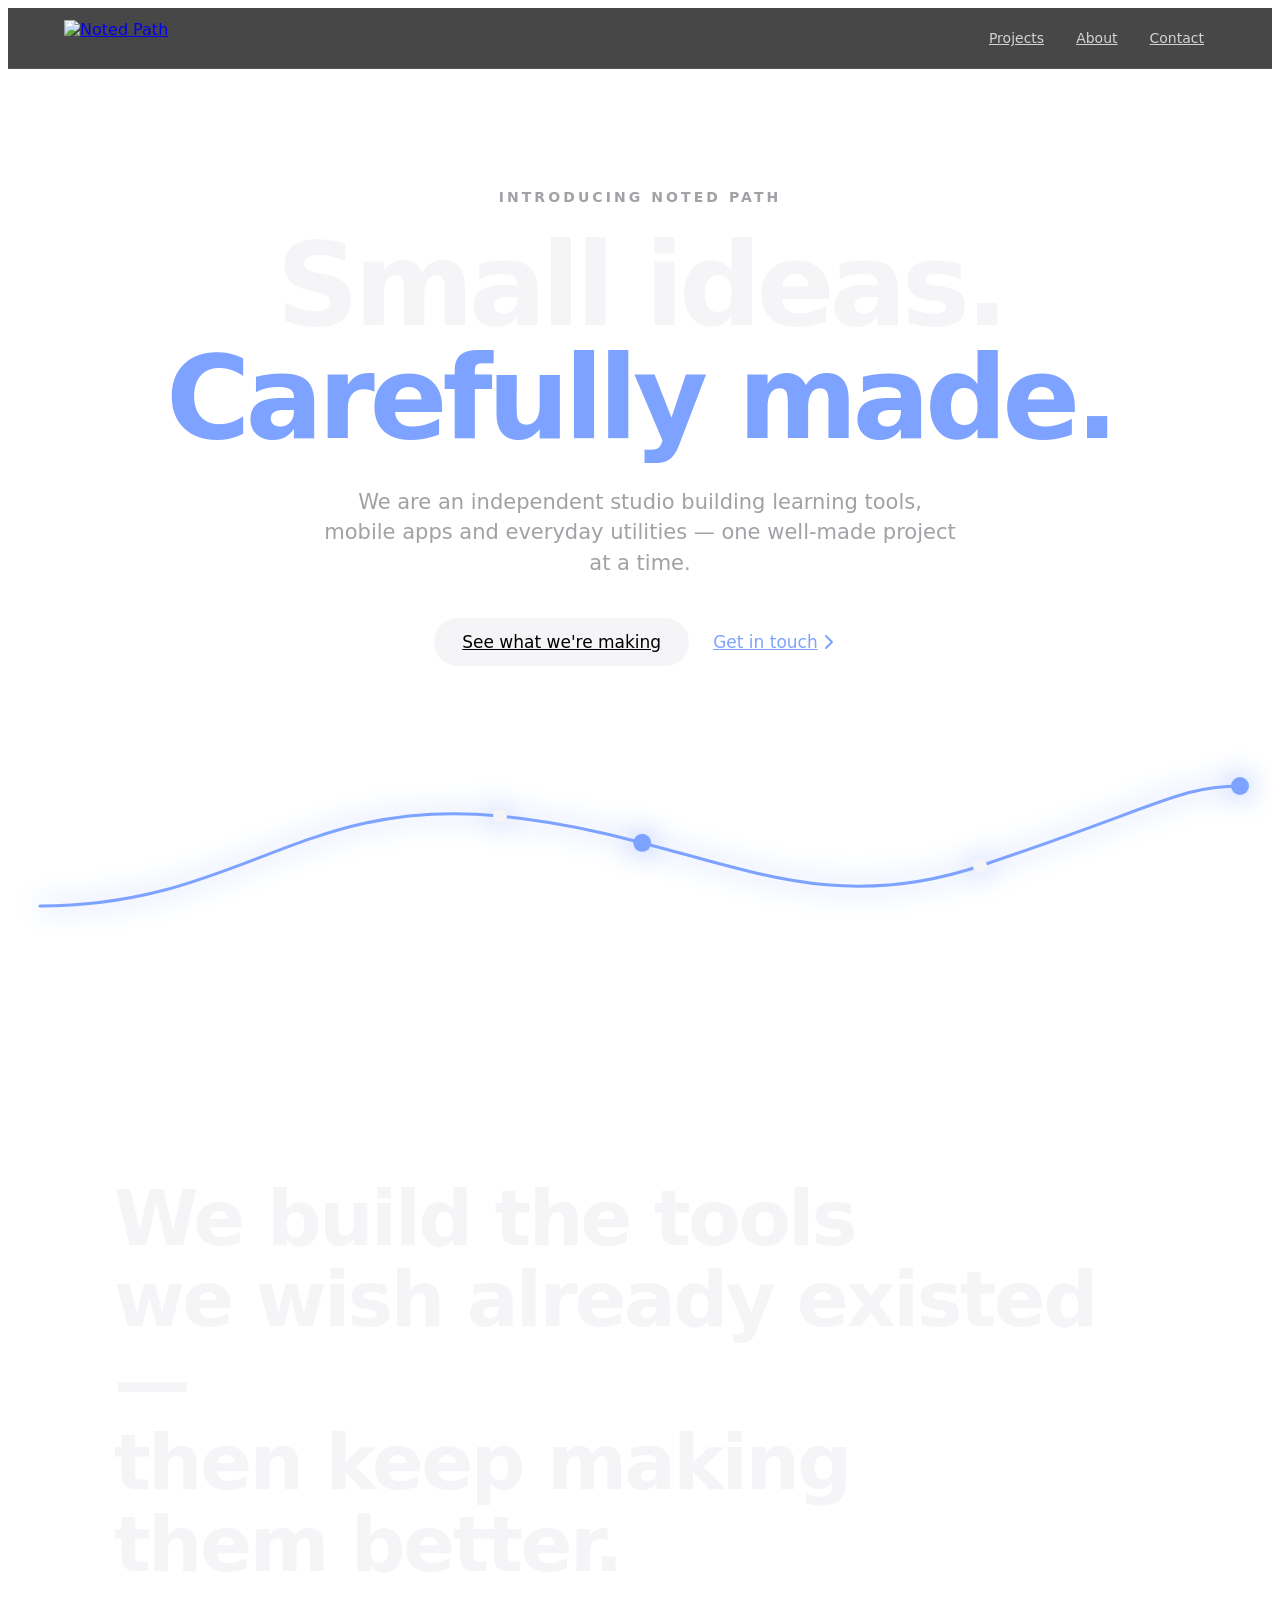
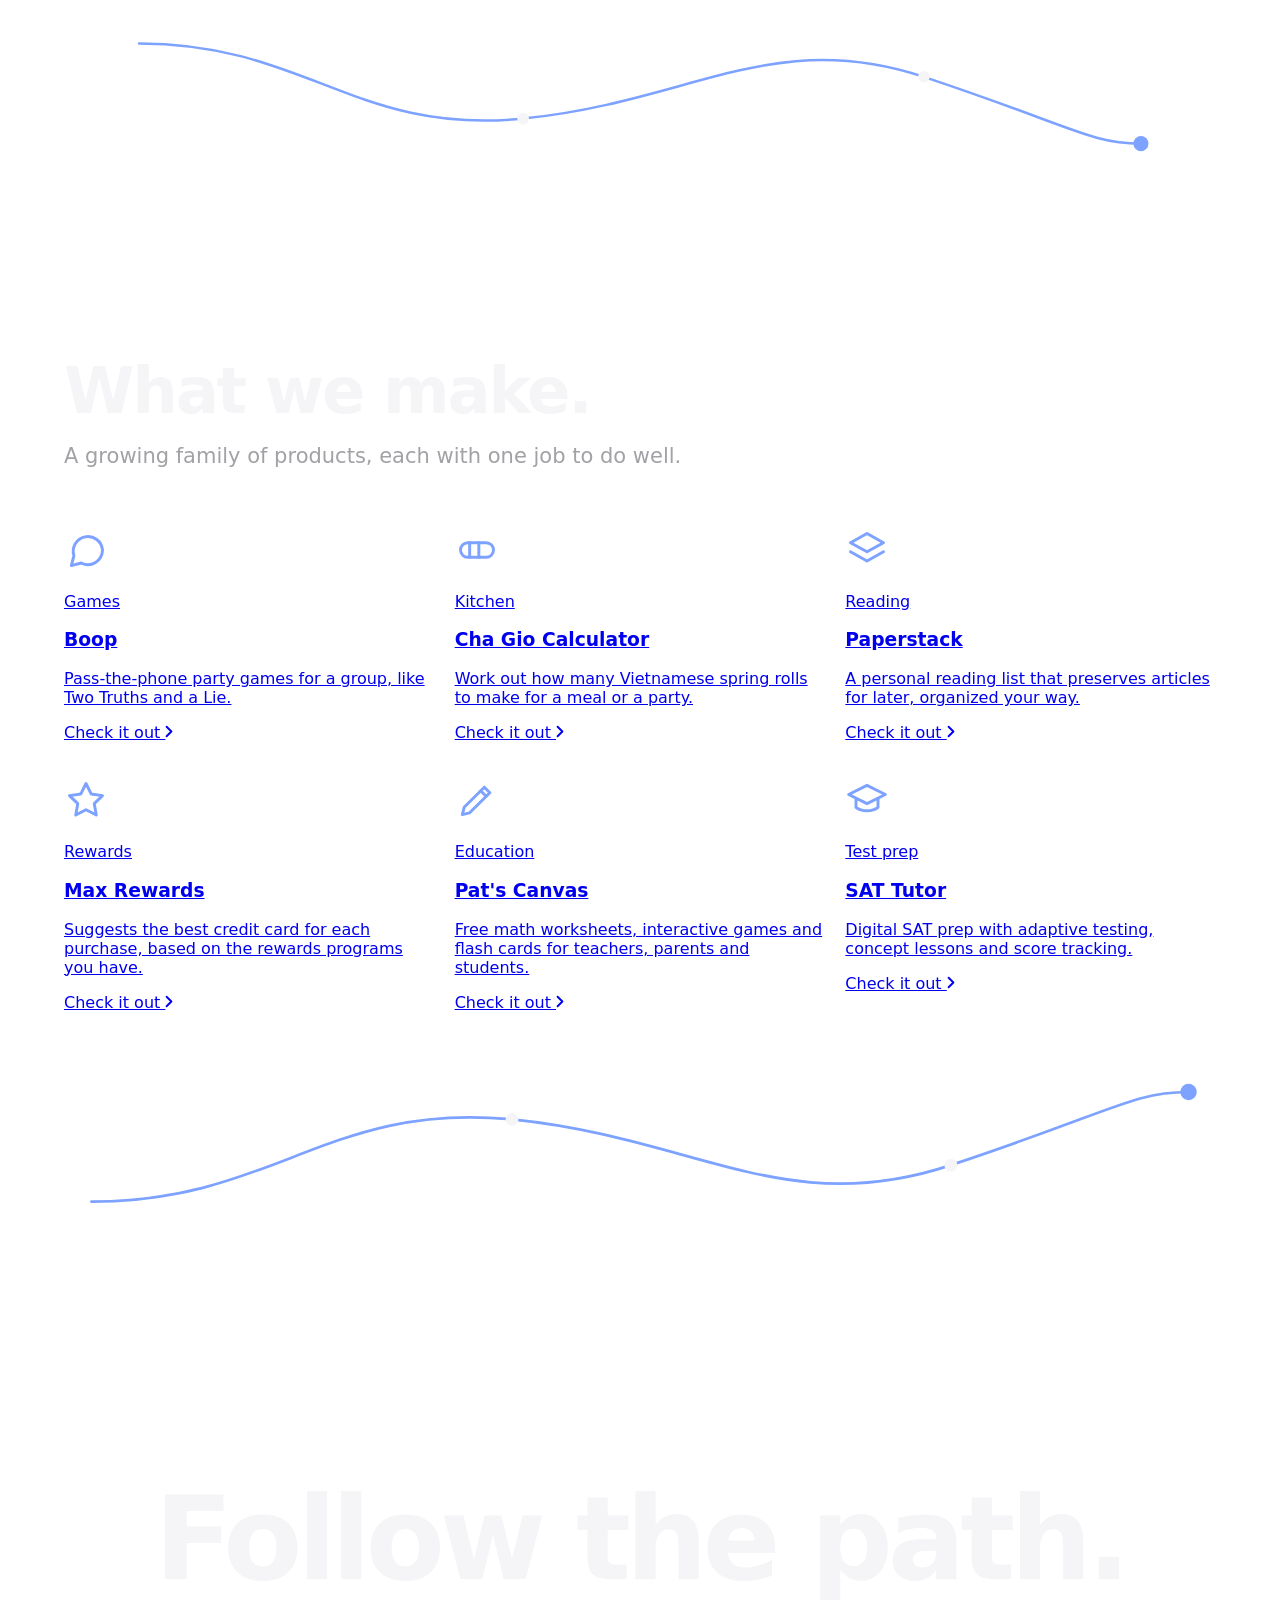
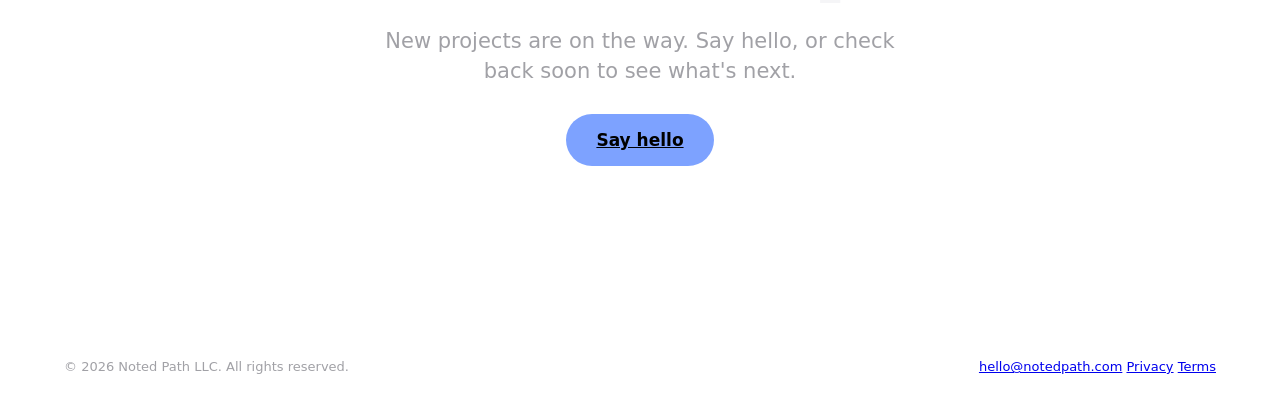
==== commit bfe7b5e1: "Adopt the new logo across the site The mark is now the two figures forming an arrow, and the nav car" ====
--- a/public/index.html
+++ b/public/index.html
@@ -19,7 +19,6 @@
 <meta name="twitter:card" content="summary_large_image">
 <link rel="icon" href="/favicon.ico" sizes="48x48">
 <link rel="icon" href="/favicon-32.png" type="image/png" sizes="32x32">
-<link rel="icon" href="/icon.svg" type="image/svg+xml">
 <link rel="apple-touch-icon" href="/apple-touch-icon.png">
 <link rel="manifest" href="/site.webmanifest">
 <link rel="preload" href="/fonts/inter-latin-wght-normal.woff2" as="font" type="font/woff2" crossorigin>
@@ -34,9 +33,8 @@
 
 <header style="position: sticky; top: 0; z-index: 10; background: rgba(0,0,0,0.72); backdrop-filter: saturate(180%) blur(20px); -webkit-backdrop-filter: saturate(180%) blur(20px); border-bottom: 1px solid rgba(255,255,255,0.08)">
 <nav aria-label="Primary" style="max-width: 1200px; margin: 0 auto; padding: 8px 24px; min-height: 56px; box-sizing: border-box; display: flex; align-items: center; justify-content: space-between; gap: 16px; flex-wrap: wrap">
-<a href="#top" style="display: flex; align-items: center; gap: 10px; font-weight: 600; font-size: 17px; letter-spacing: -0.01em; min-height: 44px">
-<svg aria-hidden="true" width="26" height="26" viewBox="0 0 26 26" fill="none"><path d="M4 20 C 9 20, 9 6, 14 6 S 19 18, 22 6" stroke="#7DA2FF" stroke-width="2.4" stroke-linecap="round"></path><circle cx="4" cy="20" r="2.8" fill="#F5F5F7"></circle><circle cx="22" cy="6" r="2.8" fill="#7DA2FF"></circle></svg>
-<span>Noted Path</span>
+<a href="/" style="display: flex; align-items: center; min-height: 44px">
+<img src="/nav-logo.png" alt="Noted Path" width="163" height="36" decoding="async">
 </a>
 <div style="display: flex; gap: 8px; font-size: 14px; flex-wrap: wrap">
 <a href="#work" style="padding: 12px 12px; color: #D2D2D7">Projects</a>
@@ -46,7 +44,7 @@
 </nav>
 </header>
 
-<section id="top" style="position: relative; min-height: 880px; display: flex; flex-direction: column; align-items: center; justify-content: center; text-align: center; padding: 120px 24px 72px; box-sizing: border-box">
+<section style="position: relative; min-height: 880px; display: flex; flex-direction: column; align-items: center; justify-content: center; text-align: center; padding: 120px 24px 72px; box-sizing: border-box">
 <p class="rise" style="margin: 0 0 24px; font-size: 14px; font-weight: 600; letter-spacing: 0.22em; text-transform: uppercase; color: #A1A1A6">Introducing Noted Path</p>
 <h1 style="margin: 0; font-size: clamp(56px, 9vw, 136px); line-height: 0.98; letter-spacing: -0.045em; font-weight: 700; color: #F5F5F7">
 <span class="rise d1" style="display: block">Small ideas.</span>
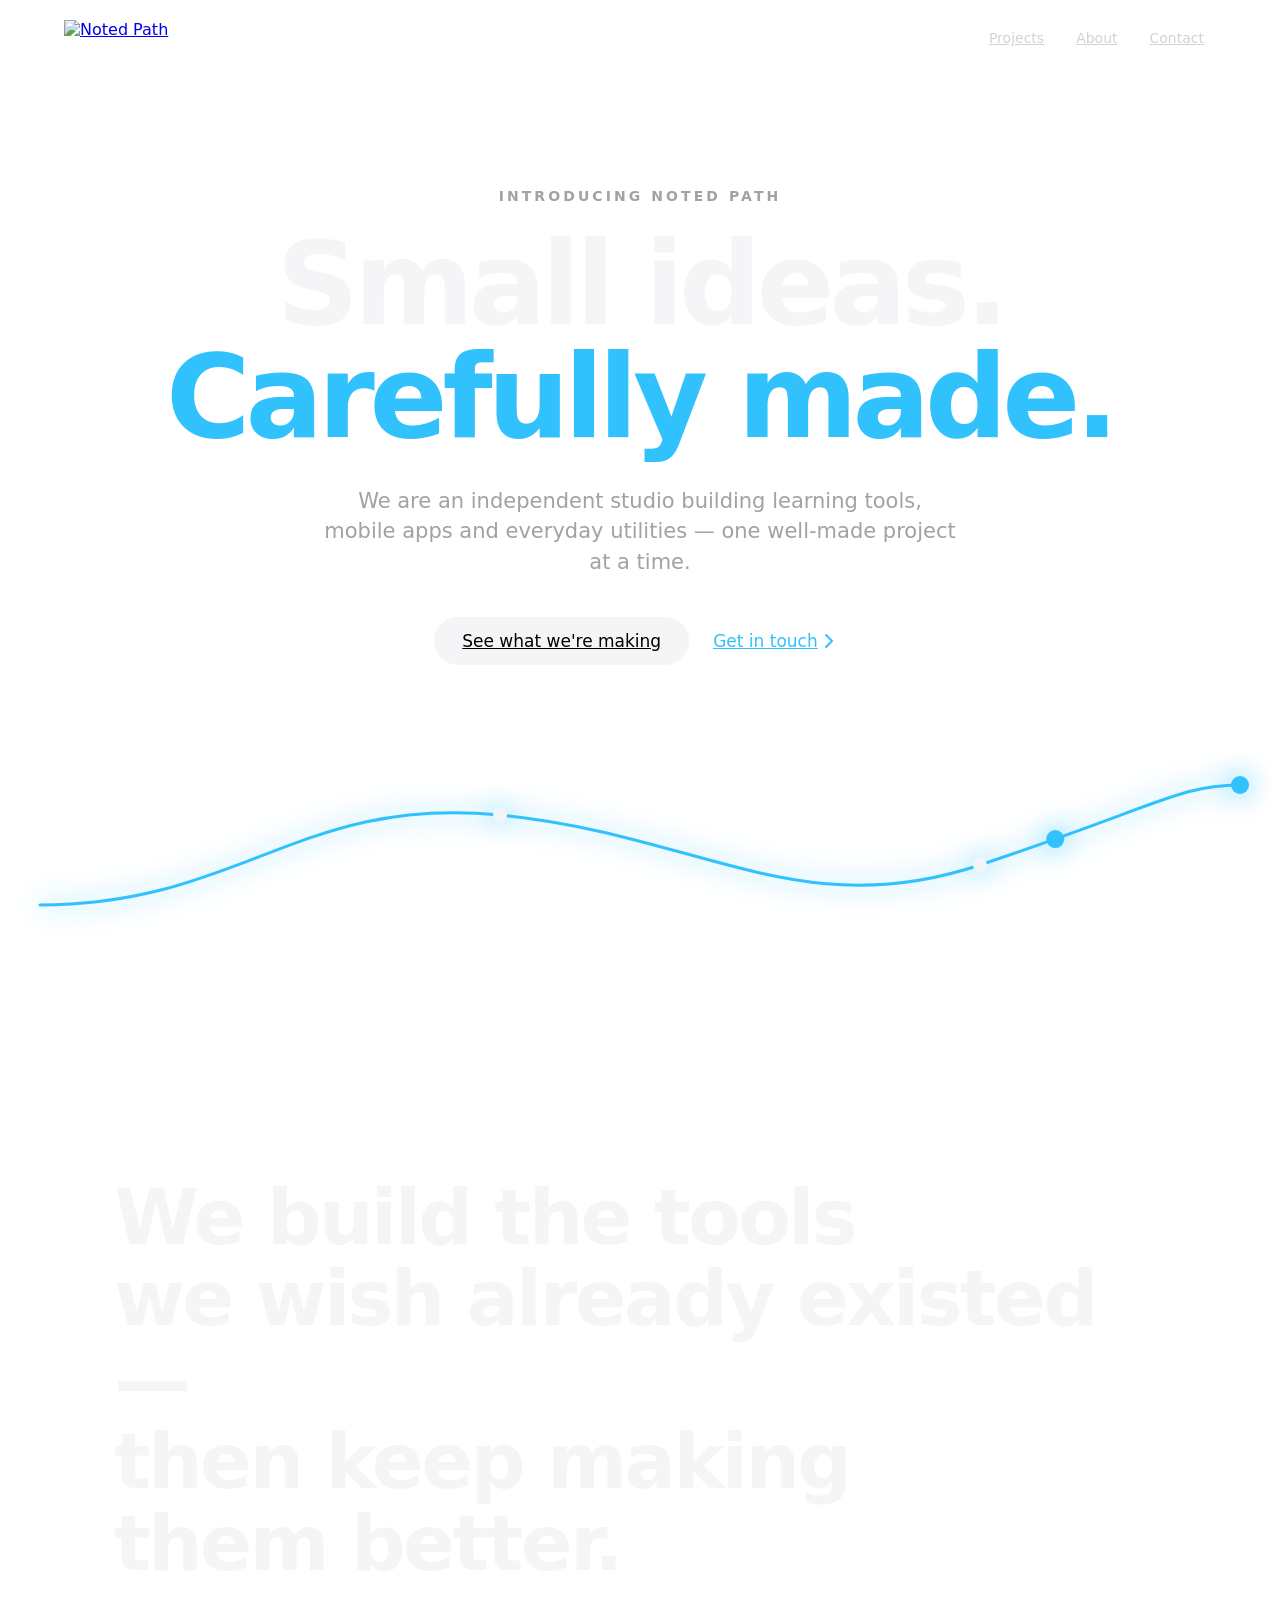
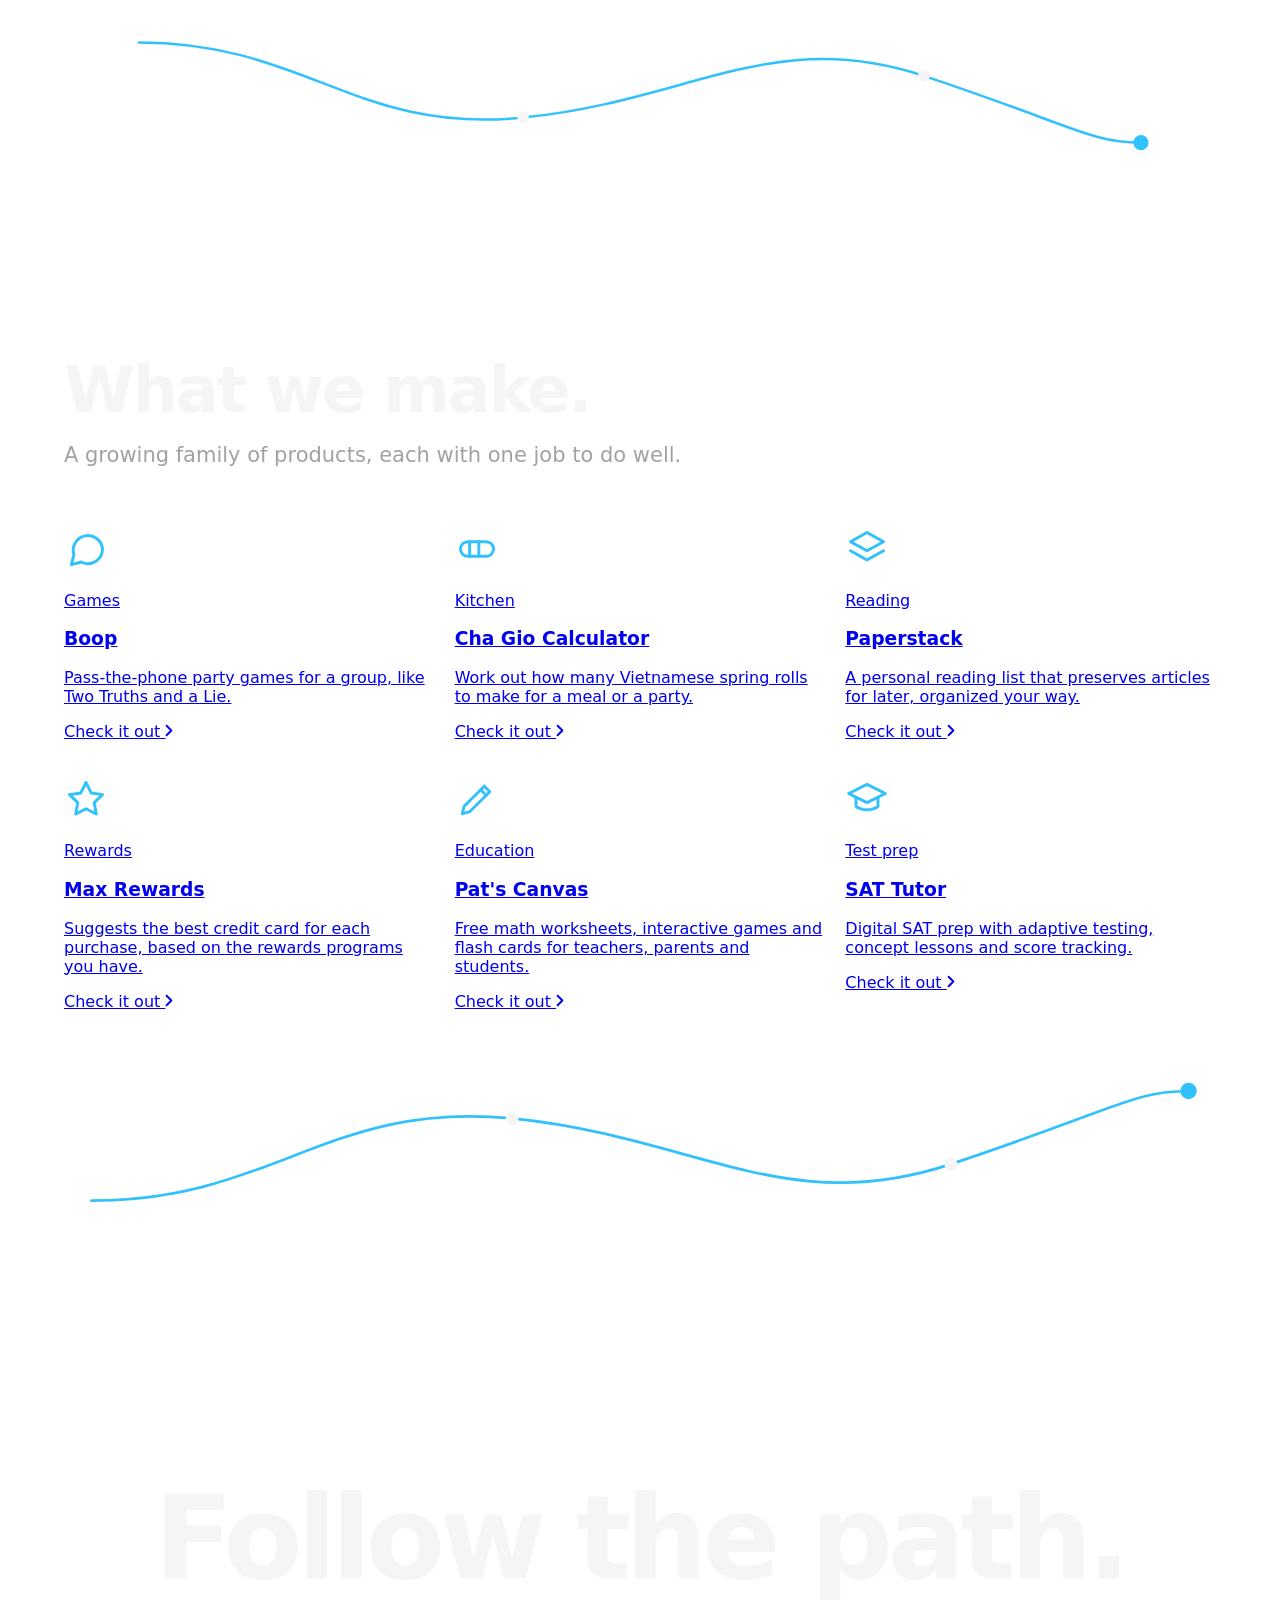
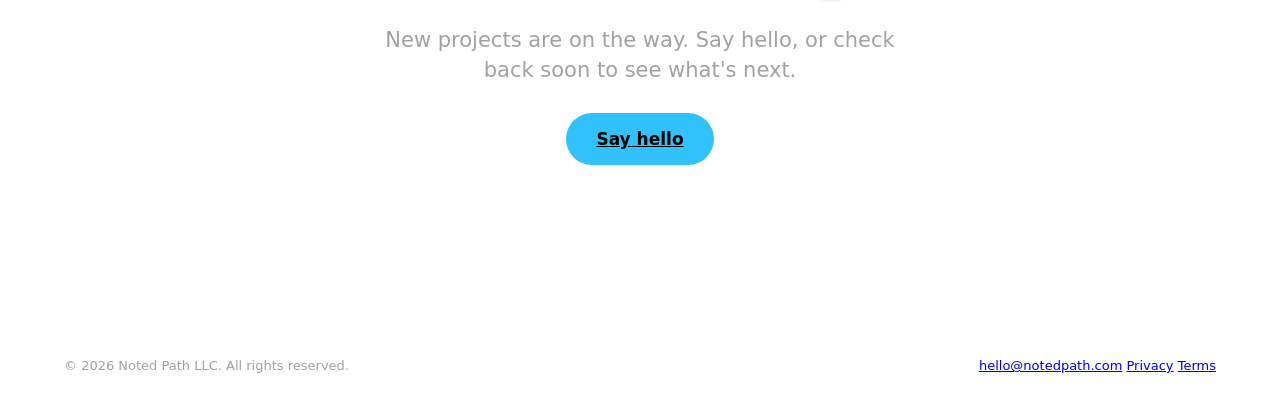
==== commit 18b3e36a: "Fix the sticky header, and take the accent from the logo The header carried position:sticky and has " ====
--- a/public/index.html
+++ b/public/index.html
@@ -27,11 +27,11 @@
 <script type="application/ld+json">{"@context":"https://schema.org","@graph":[{"@type":"Organization","@id":"https://notedpath.com/#organization","name":"Noted Path","legalName":"Noted Path LLC","url":"https://notedpath.com/","logo":"https://notedpath.com/icon-512.png","email":"hello@notedpath.com"},{"@type":"WebSite","@id":"https://notedpath.com/#website","name":"Noted Path","url":"https://notedpath.com/","publisher":{"@id":"https://notedpath.com/#organization"}}]}</script>
 </head>
 <body>
-<div class="np-anim" style="color: #F5F5F7; font-family: 'Inter', system-ui, sans-serif; -webkit-font-smoothing: antialiased; overflow-x: hidden">
+<div class="np-anim" style="color: #F5F5F7; font-family: 'Inter', system-ui, sans-serif; -webkit-font-smoothing: antialiased; overflow-x: clip">
 
 <div class="aurora" aria-hidden="true"><span class="glow g1"></span><span class="glow g2"></span></div>
 
-<header style="position: sticky; top: 0; z-index: 10; background: rgba(0,0,0,0.72); backdrop-filter: saturate(180%) blur(20px); -webkit-backdrop-filter: saturate(180%) blur(20px); border-bottom: 1px solid rgba(255,255,255,0.08)">
+<header class="site-header">
 <nav aria-label="Primary" style="max-width: 1200px; margin: 0 auto; padding: 8px 24px; min-height: 56px; box-sizing: border-box; display: flex; align-items: center; justify-content: space-between; gap: 16px; flex-wrap: wrap">
 <a href="/" style="display: flex; align-items: center; min-height: 44px">
 <img src="/nav-logo.png" alt="Noted Path" width="163" height="36" decoding="async">
@@ -48,21 +48,21 @@
 <p class="rise" style="margin: 0 0 24px; font-size: 14px; font-weight: 600; letter-spacing: 0.22em; text-transform: uppercase; color: #A1A1A6">Introducing Noted Path</p>
 <h1 style="margin: 0; font-size: clamp(56px, 9vw, 136px); line-height: 0.98; letter-spacing: -0.045em; font-weight: 700; color: #F5F5F7">
 <span class="rise d1" style="display: block">Small ideas.</span>
-<span class="rise d2" style="display: block; color: #7DA2FF">Carefully made.</span>
+<span class="rise d2" style="display: block; color: #31C1FD">Carefully made.</span>
 </h1>
 <p class="rise d3" style="max-width: 640px; margin: 32px auto 0; font-size: 21px; line-height: 1.45; color: #A1A1A6">We are an independent studio building learning tools, mobile apps and everyday utilities — one well-made project at a time.</p>
 <div class="rise d4" style="display: flex; gap: 12px; margin-top: 40px; flex-wrap: wrap; justify-content: center; align-items: center">
 <a href="#work" style="background: #F5F5F7; color: #000000; padding: 0 28px; border-radius: 999px; font-size: 17px; font-weight: 500; min-height: 48px; display: inline-flex; align-items: center">See what we're making</a>
-<a href="#contact" style="color: #7DA2FF; padding: 0 12px; font-size: 17px; min-height: 48px; display: inline-flex; align-items: center; gap: 6px">Get in touch
+<a href="#contact" style="color: #31C1FD; padding: 0 12px; font-size: 17px; min-height: 48px; display: inline-flex; align-items: center; gap: 6px">Get in touch
 <svg aria-hidden="true" width="10" height="16" viewBox="0 0 10 16" fill="none"><path d="M2 2l6 6-6 6" stroke="currentColor" stroke-width="2" stroke-linecap="round" stroke-linejoin="round"></path></svg>
 </a>
 </div>
-<svg aria-hidden="true" viewBox="0 0 1200 200" fill="none" style="width: 100%; max-width: 1200px; height: auto; margin-top: 80px; overflow: visible; filter: drop-shadow(0 0 14px #7DA2FF)">
-<path class="draw" pathLength="1" d="M0 160 C 200 160, 260 50, 460 70 S 760 180, 940 120 S 1140 40, 1200 40" stroke="#7DA2FF" stroke-width="3" stroke-linecap="round"></path>
+<svg aria-hidden="true" viewBox="0 0 1200 200" fill="none" style="width: 100%; max-width: 1200px; height: auto; margin-top: 80px; overflow: visible; filter: drop-shadow(0 0 14px #31C1FD)">
+<path class="draw" pathLength="1" d="M0 160 C 200 160, 260 50, 460 70 S 760 180, 940 120 S 1140 40, 1200 40" stroke="#31C1FD" stroke-width="3" stroke-linecap="round"></path>
 <circle class="pop pop1" cx="460" cy="70" r="7" fill="#F5F5F7"></circle>
 <circle class="pop pop2" cx="940" cy="120" r="7" fill="#F5F5F7"></circle>
-<circle class="dot-moving" r="9" fill="#7DA2FF" cx="0" cy="0"><animateMotion dur="2.8s" begin="0.9s" fill="freeze" calcMode="spline" keyPoints="0;1" keyTimes="0;1" keySplines="0.65 0 0.35 1" path="M0 160 C 200 160, 260 50, 460 70 S 760 180, 940 120 S 1140 40, 1200 40"></animateMotion></circle>
-<circle class="dot-still" r="9" fill="#7DA2FF" cx="1200" cy="40"></circle>
+<circle class="dot-moving" r="9" fill="#31C1FD" cx="0" cy="0"><animateMotion dur="2.8s" begin="0.9s" fill="freeze" calcMode="spline" keyPoints="0;1" keyTimes="0;1" keySplines="0.65 0 0.35 1" path="M0 160 C 200 160, 260 50, 460 70 S 760 180, 940 120 S 1140 40, 1200 40"></animateMotion></circle>
+<circle class="dot-still" r="9" fill="#31C1FD" cx="1200" cy="40"></circle>
 </svg>
 </section>
 
@@ -76,10 +76,10 @@
 <div class="path-link" aria-hidden="true">
 <svg aria-hidden="true" viewBox="-30 -30 1260 260" fill="none">
 <g transform="scale(1 -1) translate(0 -200)">
-<path d="M0 160 C 200 160, 260 50, 460 70 S 760 180, 940 120 S 1140 40, 1200 40" stroke="#7DA2FF" stroke-width="3" stroke-linecap="round"></path>
+<path d="M0 160 C 200 160, 260 50, 460 70 S 760 180, 940 120 S 1140 40, 1200 40" stroke="#31C1FD" stroke-width="3" stroke-linecap="round"></path>
 <circle cx="460" cy="70" r="7" fill="#F5F5F7"></circle>
 <circle cx="940" cy="120" r="7" fill="#F5F5F7"></circle>
-<circle cx="1200" cy="40" r="9" fill="#7DA2FF"></circle>
+<circle cx="1200" cy="40" r="9" fill="#31C1FD"></circle>
 </g>
 </svg>
 </div>
@@ -92,7 +92,7 @@
 </div>
 <div style="display: grid; grid-template-columns: repeat(auto-fit, minmax(280px, 1fr)); gap: 20px">
 <a class="card sv" href="https://boop.notedpath.com">
-<svg aria-hidden="true" width="44" height="44" viewBox="0 0 24 24" fill="none" stroke="#7DA2FF" stroke-width="1.6" stroke-linecap="round" stroke-linejoin="round"><path d="M21 12a8 8 0 0 1-11.6 7.1L4 20.5l1.4-5.4A8 8 0 1 1 21 12z"></path></svg>
+<svg aria-hidden="true" width="44" height="44" viewBox="0 0 24 24" fill="none" stroke="#31C1FD" stroke-width="1.6" stroke-linecap="round" stroke-linejoin="round"><path d="M21 12a8 8 0 0 1-11.6 7.1L4 20.5l1.4-5.4A8 8 0 1 1 21 12z"></path></svg>
 <div class="card-body">
 <p class="card-kind">Games</p>
 <h3 class="card-name">Boop</h3>
@@ -103,7 +103,7 @@
 </p>
 </a>
 <a class="card sv" href="https://cha-gio.notedpath.com">
-<svg aria-hidden="true" width="44" height="44" viewBox="0 0 24 24" fill="none" stroke="#7DA2FF" stroke-width="1.6" stroke-linecap="round" stroke-linejoin="round"><rect x="3" y="8" width="18" height="8" rx="4"></rect><path d="M8 8v8M13 8v8"></path></svg>
+<svg aria-hidden="true" width="44" height="44" viewBox="0 0 24 24" fill="none" stroke="#31C1FD" stroke-width="1.6" stroke-linecap="round" stroke-linejoin="round"><rect x="3" y="8" width="18" height="8" rx="4"></rect><path d="M8 8v8M13 8v8"></path></svg>
 <div class="card-body">
 <p class="card-kind">Kitchen</p>
 <h3 class="card-name">Cha Gio Calculator</h3>
@@ -114,7 +114,7 @@
 </p>
 </a>
 <a class="card sv" href="https://paperstack.notedpath.com">
-<svg aria-hidden="true" width="44" height="44" viewBox="0 0 24 24" fill="none" stroke="#7DA2FF" stroke-width="1.6" stroke-linecap="round" stroke-linejoin="round"><path d="M12 3l9 5-9 5-9-5z"></path><path d="M3 13l9 5 9-5"></path></svg>
+<svg aria-hidden="true" width="44" height="44" viewBox="0 0 24 24" fill="none" stroke="#31C1FD" stroke-width="1.6" stroke-linecap="round" stroke-linejoin="round"><path d="M12 3l9 5-9 5-9-5z"></path><path d="M3 13l9 5 9-5"></path></svg>
 <div class="card-body">
 <p class="card-kind">Reading</p>
 <h3 class="card-name">Paperstack</h3>
@@ -125,7 +125,7 @@
 </p>
 </a>
 <a class="card sv" href="https://max-rewards.notedpath.com">
-<svg aria-hidden="true" width="44" height="44" viewBox="0 0 24 24" fill="none" stroke="#7DA2FF" stroke-width="1.6" stroke-linecap="round" stroke-linejoin="round"><path d="M12 3l2.8 5.7 6.2.9-4.5 4.4 1.1 6.2L12 17.3l-5.6 2.9 1.1-6.2L3 9.6l6.2-.9z"></path></svg>
+<svg aria-hidden="true" width="44" height="44" viewBox="0 0 24 24" fill="none" stroke="#31C1FD" stroke-width="1.6" stroke-linecap="round" stroke-linejoin="round"><path d="M12 3l2.8 5.7 6.2.9-4.5 4.4 1.1 6.2L12 17.3l-5.6 2.9 1.1-6.2L3 9.6l6.2-.9z"></path></svg>
 <div class="card-body">
 <p class="card-kind">Rewards</p>
 <h3 class="card-name">Max Rewards</h3>
@@ -136,7 +136,7 @@
 </p>
 </a>
 <a class="card sv" href="https://patscanvas.com">
-<svg aria-hidden="true" width="44" height="44" viewBox="0 0 24 24" fill="none" stroke="#7DA2FF" stroke-width="1.6" stroke-linecap="round" stroke-linejoin="round"><path d="M4 20l1-4L16 5l3 3L8 19z"></path><path d="M14 7l3 3"></path></svg>
+<svg aria-hidden="true" width="44" height="44" viewBox="0 0 24 24" fill="none" stroke="#31C1FD" stroke-width="1.6" stroke-linecap="round" stroke-linejoin="round"><path d="M4 20l1-4L16 5l3 3L8 19z"></path><path d="M14 7l3 3"></path></svg>
 <div class="card-body">
 <p class="card-kind">Education</p>
 <h3 class="card-name">Pat's Canvas</h3>
@@ -147,7 +147,7 @@
 </p>
 </a>
 <a class="card sv" href="https://sat-tutor.notedpath.com">
-<svg aria-hidden="true" width="44" height="44" viewBox="0 0 24 24" fill="none" stroke="#7DA2FF" stroke-width="1.6" stroke-linecap="round" stroke-linejoin="round"><path d="M2 9l10-5 10 5-10 5z"></path><path d="M6 11.5V16c3 2.5 9 2.5 12 0v-4.5"></path></svg>
+<svg aria-hidden="true" width="44" height="44" viewBox="0 0 24 24" fill="none" stroke="#31C1FD" stroke-width="1.6" stroke-linecap="round" stroke-linejoin="round"><path d="M2 9l10-5 10 5-10 5z"></path><path d="M6 11.5V16c3 2.5 9 2.5 12 0v-4.5"></path></svg>
 <div class="card-body">
 <p class="card-kind">Test prep</p>
 <h3 class="card-name">SAT Tutor</h3>
@@ -161,10 +161,10 @@
 <div class="path-link" aria-hidden="true">
 <svg aria-hidden="true" viewBox="-30 -30 1260 260" fill="none">
 <g>
-<path d="M0 160 C 200 160, 260 50, 460 70 S 760 180, 940 120 S 1140 40, 1200 40" stroke="#7DA2FF" stroke-width="3" stroke-linecap="round"></path>
+<path d="M0 160 C 200 160, 260 50, 460 70 S 760 180, 940 120 S 1140 40, 1200 40" stroke="#31C1FD" stroke-width="3" stroke-linecap="round"></path>
 <circle cx="460" cy="70" r="7" fill="#F5F5F7"></circle>
 <circle cx="940" cy="120" r="7" fill="#F5F5F7"></circle>
-<circle cx="1200" cy="40" r="9" fill="#7DA2FF"></circle>
+<circle cx="1200" cy="40" r="9" fill="#31C1FD"></circle>
 </g>
 </svg>
 </div>
@@ -173,7 +173,7 @@
 <section id="contact" style="padding: 140px 24px 160px; text-align: center; border-top: 1px solid rgba(255,255,255,0.08); display: flex; flex-direction: column; align-items: center; gap: 28px">
 <h2 class="zoom" style="margin: 0; font-size: clamp(56px, 9vw, 128px); line-height: 1; letter-spacing: -0.045em; font-weight: 800">Follow the path.</h2>
 <p class="sv" style="margin: 0; max-width: 520px; font-size: 21px; line-height: 1.45; color: #A1A1A6">New projects are on the way. Say hello, or check back soon to see what's next.</p>
-<a class="sv" href="mailto:hello@notedpath.com" style="background: #7DA2FF; color: #000000; padding: 0 30px; border-radius: 999px; font-size: 17px; font-weight: 600; min-height: 52px; display: inline-flex; align-items: center">Say hello</a>
+<a class="sv" href="mailto:hello@notedpath.com" style="background: #31C1FD; color: #000000; padding: 0 30px; border-radius: 999px; font-size: 17px; font-weight: 600; min-height: 52px; display: inline-flex; align-items: center">Say hello</a>
 </section>
 
 <footer style="border-top: 1px solid rgba(255,255,255,0.08)">
